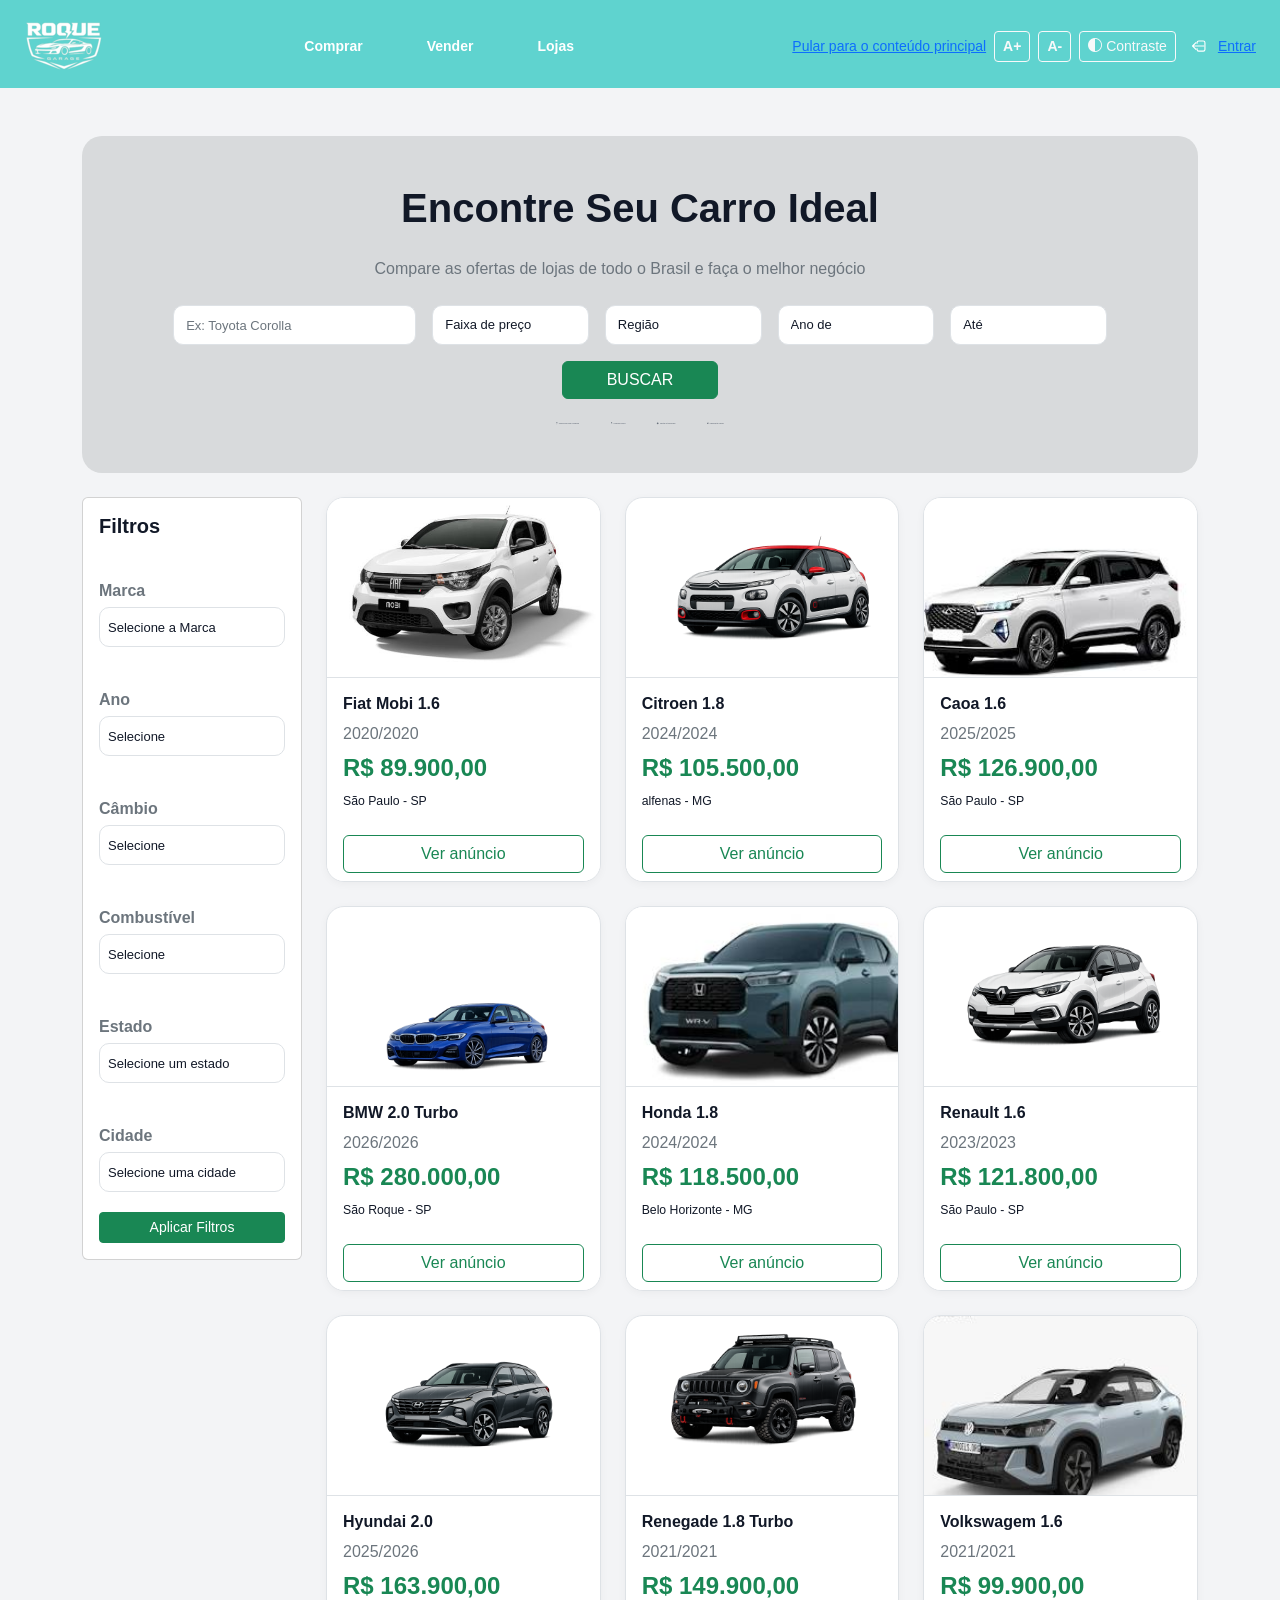
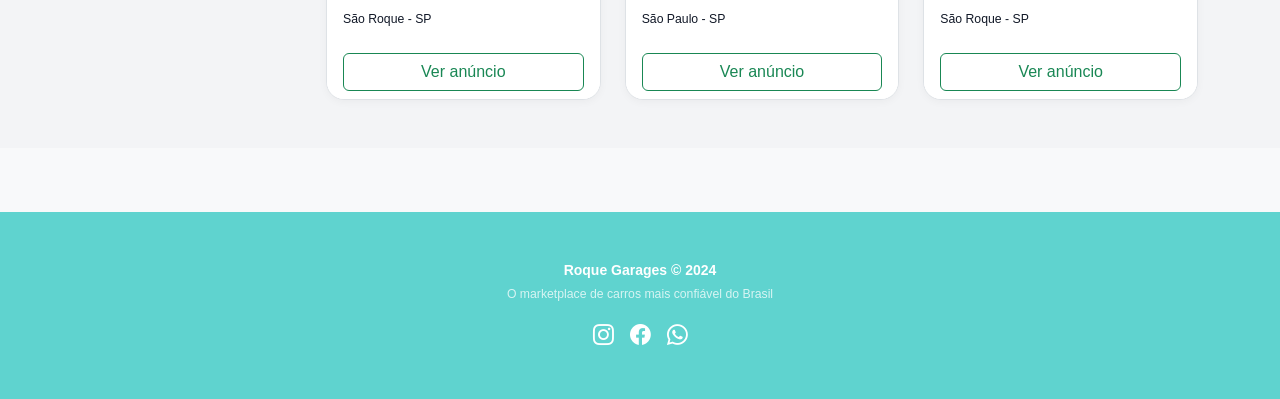
==== index.html @ db9a3eaa "melhoria nas pag login index e cadastro" ====
<!DOCTYPE html>
<html lang="pt-BR">
<head>
  <meta charset="UTF-8">
  <meta name="viewport" content="width=device-width, initial-scale=1.0">
  <link rel="stylesheet" href="dist/css/bootstrap.min.css">
  <link rel="stylesheet" href="https://cdn.jsdelivr.net/npm/bootstrap-icons@1.11.3/font/bootstrap-icons.min.css">
  <link rel="stylesheet" href="style.css">
  <title>Comprar Veículos – Roque Garage</title>
</head>
<body class="marketplace-page">



<!--  HEADER -->
<header>
  <nav class="navbar navbar-expand-lg py-3" aria-label="Menu principal">
    <div class="container-fluid px-4 align-items-center">

      <!-- LOGO -->
      <a class="navbar-brand me-0" href="#">
        <img src="./img/logo.png" alt="Logo Roque Garages" class="img-fluid logo-navbar">
      </a>

      <!-- BOTÃO MOBILE -->
      <button class="navbar-toggler border-0 shadow-none d-lg-none" type="button"
              data-bs-toggle="offcanvas"
              data-bs-target="#menuMobile"
              aria-controls="menuMobile">
        <span class="navbar-toggler-icon"></span>
      </button>

<!-- MENU DESKTOP -->
<div class="d-none d-lg-flex flex-grow-1 justify-content-center">
  <ul class="navbar-nav gap-5">
    <li class="nav-item">
      <a class="nav-link fw-semibold text-white" href="index.html">Comprar</a>
    </li>
    <li class="nav-item">
      <a class="nav-link fw-semibold text-white" href="cadastro.html">Vender</a>
    </li>
    <li class="nav-item">
      <a class="nav-link fw-semibold text-white" href="sobre.html">Lojas</a>
    </li>
  </ul>
</div>

<!-- ACESSIBILIDADE -->
<div class="d-none d-lg-flex align-items-center gap-2 mx-3" role="group" aria-label="Controles de acessibilidade">
  <!-- ===== PULAR PARA CONTEÚDO PRINCIPAL (acessibilidade) ===== -->
<a href="#conteudo-principal" class="skip-link">Pular para o conteúdo principal</a>
  <button id="aumentarFonte" class="btn btn-outline-light btn-sm fw-semibold"
          type="button" aria-label="Aumentar tamanho da fonte">A+</button>
  <button id="diminuirFonte" class="btn btn-outline-light btn-sm fw-semibold"
          type="button" aria-label="Diminuir tamanho da fonte">A-</button>
  <button id="contrasteNavbar" class="btn btn-outline-light btn-sm d-flex align-items-center gap-1"
          type="button" aria-pressed="false" aria-label="Ativar alto contraste">
    <i class="bi bi-circle-half" aria-hidden="true"></i> Contraste
  </button>
</div>

<!-- ÁREA DO LOJISTA -->
  <div class="d-none d-lg-flex">
    <a href="#" class="d-flex align-items-center gap-2 text-decoration-none text-white fw-semibold">
     <svg xmlns="http://www.w3.org/2000/svg" width="18" height="18" fill="currentColor" class="bi bi-box-arrow-right" viewBox="0 0 16 16">
      <path fill-rule="evenodd" d="M6 3a2 2 0 0 0-2 2v1h1V5a1 1 0 0 1 1-1h4a1 1 0 0 1 1 1v6a1 1 0 0 1-1 1H6a1 1 0 0 1-1-1v-1H4v1a2 2 0 0 0 2 2h4a2 2 0 0 0 2-2V5a2 2 0 0 0-2-2H6z"/>
      <path fill-rule="evenodd" d="M.146 8.354a.5.5 0 0 1 0-.708l3-3a.5.5 0 1 1 .708.708L1.707 7.5H10.5a.5.5 0 0 1 0 1H1.707l2.147 2.146a.5.5 0 0 1-.708.708l-3-3z"/>
     </svg>
      <span><a href="cliente.html" class="d-flex ...">Entrar</a></span>
    </a>
  </div>
 </div>
</nav>
</header>


<main>
<!-- ========== HERO / BUSCA ========== -->
<section class="container my-4" id="conteudo-principal" aria-label="Busca de veículos">
  <div class="hero-box text-center">
    <h1 class="fw-bold mb-2">Encontre Seu Carro Ideal</h1>
    <p class="text-muted mb-4 text-center">Compare as ofertas de lojas de todo o Brasil e faça o melhor negócio</p>

    <div class="row g-3 justify-content-center">
      <div class="col-lg-3">
        <label for="marca" class="visually-hidden">Marca ou modelo</label>
        <input type="text" id="marca" class="form-control" placeholder="Ex: Toyota Corolla" aria-label="Marca ou modelo">
      </div>
      <div class="col-lg-2">
        <select class="form-select" aria-label="Faixa de preço">
          <option selected>Faixa de preço</option>
          <option>Até R$50.000</option>
          <option>Até R$100.000</option>
          <option>Até R$150.000</option>
        </select>
      </div>
      <div class="col-lg-2">
        <select class="form-select" aria-label="Região">
          <option selected>Região</option>
          <option>São Paulo</option>
          <option>Rio de Janeiro</option>
          <option>Minas Gerais</option>
        </select>
      </div>
      <div class="col-lg-2">
        <select class="form-select" aria-label="Ano inicial">
          <option>Ano de</option>
          <option>2018</option>
          <option>2019</option>
          <option>2020</option>
          <option>2021</option>
          <option>2022</option>
          <option>2023</option>
          <option>2024</option>
        </select>
      </div>
      <div class="col-lg-2">
        <select class="form-select" aria-label="Ano final">
          <option>Até</option>
          <option>2019</option>
          <option>2020</option>
          <option>2021</option>
          <option>2022</option>
          <option>2023</option>
          <option>2024</option>
          <option>2025</option>
        </select>
      </div>
      <div class="col-lg-2">
        <button class="btn btn-success w-100" type="button">BUSCAR</button>
      </div>
    </div>

    <div class="hero-benefits mt-4">
      <span><i class="bi bi-shield-check"></i> Veículos de Lojas Confiáveis</span>
      <span><i class="bi bi-tag"></i> Compare Preços</span>
      <span><i class="bi bi-globe"></i> Ofertas de todo Brasil</span>
      <span><i class="bi bi-lock"></i> Negociação Segura</span>
    </div>
  </div>
</section>


<!-- ========== FILTROS + CARDS ========== -->
<section class="container my-4">
  <div class="d-flex gap-4 align-items-start">

    <!-- SIDEBAR DE FILTROS (sticky) -->
    <aside style="width: 220px; flex-shrink: 0; position: sticky; top: 16px; align-self: flex-start;" aria-label="Filtros de busca">
      <div class="card p-3">
        <h5 class="fw-semibold mb-3">Filtros</h5>

        <label class="form-label small text-muted mb-1">Marca</label>
        <select class="form-select form-select-sm mb-3">
          <option>Selecione a Marca</option>
          <option>BMW</option>
          <option>BYD</option>
          <option>Caoa Chery</option>
          <option>Chevrolet</option>
          <option>Citroën</option>
          <option>Fiat</option>
          <option>Honda</option>
          <option>Hyundai</option>
          <option>Jeep</option>
          <option>Kia</option>
          <option>Mercedes-Benz</option>
          <option>Mitsubishi</option>
          <option>Nissan</option>
          <option>Peugeot</option>
          <option>Renault</option>
          <option>Toyota</option>
          <option>Volkswagen</option>
        </select>

        <label class="form-label small text-muted mb-1">Ano</label>
        <select class="form-select form-select-sm mb-3">
          <option>Selecione</option>
          <option>2010</option>
          <option>2011</option>
          <option>2012</option>
          <option>2013</option>
          <option>2014</option>
          <option>2015</option>
          <option>2016</option>
          <option>2017</option>
          <option>2018</option>
          <option>2019</option>
          <option>2020</option>
          <option>2021</option>
          <option>2022</option>
          <option>2023</option>
          <option>2024</option>
          <option>2025</option>
          <option>2026</option>
        </select>

        <label class="form-label small text-muted mb-1">Câmbio</label>
        <select class="form-select form-select-sm mb-3">
          <option>Selecione</option>
          <option>Manual</option>
          <option>Automático</option>
        </select>

        <label class="form-label small text-muted mb-1">Combustível</label>
        <select class="form-select form-select-sm mb-3">
          <option>Selecione</option>
          <option>Diesel</option>
          <option>Elétrico</option>
          <option>Flex</option>
          <option>Gasolina</option>
        </select>

        <label class="form-label small text-muted mb-1">Estado</label>
        <select id="estado" class="form-select form-select-sm mb-3">
          <option value="">Selecione um estado</option>
        </select>

        <label class="form-label small text-muted mb-1">Cidade</label>
        <select id="cidade" class="form-select form-select-sm mb-3">
          <option value="">Selecione uma cidade</option>
        </select>

        <button class="btn btn-success btn-sm w-100 mt-1">Aplicar Filtros</button>
      </div>
    </aside>

    <!-- Anúncio de resultados para leitores de tela -->
    <div id="resultado-filtros" aria-live="polite" class="visually-hidden"></div>
    <!-- GRID DE CARDS (3 por linha) -->
    <div class="flex-grow-1">
      <div class="row row-cols-1 row-cols-md-2 row-cols-xl-3 g-4">

        <div class="col">
          <article class="card car-card h-100">
            <img src="./img/fiat-mobi-500.jpg" class="card-img-top" alt="Carro fiat mobi 1.6">
            <div class="card-body">
              <h3 class="fs-6 fw-bold">Fiat Mobi 1.6</h3>
              <small class="text-muted">2020/2020</small>
              <h4 class="mt-2 text-success fw-bold">R$ 89.900,00</h4>
              <small>São Paulo - SP</small>
            </div>
            <div class="card-footer bg-white border-0">
              <a href="detalhe.html" class="btn btn-outline-success w-100"
             aria-label="Ver anúncio: Fiat Mobi 1.6, 2020/2020, R$ 89.900,00, São Paulo - SP">Ver anúncio</a>
            </div>
          </article>
        </div>

        <div class="col">
          <article class="card car-card h-100">
            <img src="./img/citroen.png" class="card-img-top" alt="ciroen 1.8">
            <div class="card-body">
              <h3 class="fs-6 fw-bold">Citroen 1.8</h3>
              <small class="text-muted">2024/2024</small>
              <h4 class="mt-2 text-success fw-bold">R$ 105.500,00</h4>
              <small>alfenas - MG</small>
            </div>
            <div class="card-footer bg-white border-0">
             <a href="detalhe.html" class="btn btn-outline-success w-100"
             aria-label="Ver anúncio: Citroen 1.8, 2024/2024, R$ 105.500,00, alfenas - MG">Ver anúncio</a>
            </div>
          </article>
        </div>

        <div class="col">
          <article class="card car-card h-100">
            <img src="./img/caoa.jpg" class="card-img-top" alt="carro caoa cherry ">
            <div class="card-body">
              <h3 class="fs-6 fw-bold">Caoa 1.6</h3>
              <small class="text-muted">2025/2025</small>
              <h4 class="mt-2 text-success fw-bold">R$ 126.900,00</h4>
              <small>São Paulo - SP</small>
            </div>
            <div class="card-footer bg-white border-0">
              <a href="detalhe.html" class="btn btn-outline-success w-100"
             aria-label="Ver anúncio: Caoa 1.6, 2025/2025, R$ 126.900,00, São Paulo - SP">Ver anúncio</a>
            </div>
          </article>
        </div>

        <div class="col">
          <article class="card car-card h-100">
            <img src="./img/bmw.png" class="card-img-top" alt="Carro BMW 2.0 Turbo">
            <div class="card-body">
              <h3 class="fs-6 fw-bold">BMW 2.0 Turbo</h3>
              <small class="text-muted">2026/2026</small>
              <h4 class="mt-2 text-success fw-bold">R$ 280.000,00</h4>
              <small>São Roque - SP</small>
            </div>
            <div class="card-footer bg-white border-0">
              <a href="detalhe.html" class="btn btn-outline-success w-100"
             aria-label="Ver anúncio: BMW 2.0 Turbo, 2026/2026, R$ 280.000,00, São Roque - SP">Ver anúncio</a>
            </div>
          </article>
        </div>

        <div class="col">
          <article class="card car-card h-100">
            <img src="./img/honda.jpg" class="card-img-top" alt="Carro honda">
            <div class="card-body">
              <h3 class="fs-6 fw-bold">Honda 1.8</h3>
              <small class="text-muted">2024/2024</small>
              <h4 class="mt-2 text-success fw-bold">R$ 118.500,00</h4>
              <small>Belo Horizonte - MG</small>
            </div>
            <div class="card-footer bg-white border-0">
              <a href="detalhe.html" class="btn btn-outline-success w-100"
             aria-label="Ver anúncio: Honda 1.8, 2024/2024, R$ 118.500,00, Belo Horizonte - MG">Ver anúncio</a>
            </div>
          </article>
        </div>

        <div class="col">
          <article class="card car-card h-100">
            <img src="./img/renault.png" class="card-img-top" alt="Carro renault ">
            <div class="card-body">
              <h3 class="fs-6 fw-bold">Renault 1.6</h3>
              <small class="text-muted">2023/2023</small>
              <h4 class="mt-2 text-success fw-bold">R$ 121.800,00</h4>
              <small>São Paulo - SP</small>
            </div>
            <div class="card-footer bg-white border-0">
              <a href="detalhe.html" class="btn btn-outline-success w-100"
             aria-label="Ver anúncio: Renault 1.6, 2023/2023, R$ 121.800,00, São Paulo - SP">Ver anúncio</a>
            </div>
          </article>
        </div>

        <div class="col">
          <article class="card car-card h-100">
            <img src="./img/hyundai.png" class="card-img-top" alt="Hyundai">
            <div class="card-body">
              <h3 class="fs-6 fw-bold">Hyundai 2.0</h3>
              <small class="text-muted">2025/2026</small>
              <h4 class="mt-2 text-success fw-bold">R$ 163.900,00</h4>
              <small>São Roque - SP</small>
            </div>
            <div class="card-footer bg-white border-0">
              <a href="detalhe.html" class="btn btn-outline-success w-100"
             aria-label="Ver anúncio: Hyundai 2.0, 2025/2026, R$ 163.900,00, São Roque - SP">Ver anúncio</a>
            </div>
          </article>
        </div>

        <div class="col">
          <article class="card car-card h-100">
            <img src="./img/renegade.png" class="card-img-top" alt="Renegade 1.8 Turbo">
            <div class="card-body">
              <h3 class="fs-6 fw-bold">Renegade 1.8 Turbo</h3>
              <small class="text-muted">2021/2021</small>
              <h4 class="mt-2 text-success fw-bold">R$ 149.900,00</h4>
              <small>São Paulo - SP</small>
            </div>
            <div class="card-footer bg-white border-0">
             <a href="detalhe.html" class="btn btn-outline-success w-100"
             aria-label="Ver anúncio: Renegade 1.8 Turbo, 2021/2021, R$ 149.900,00, São Paulo - SP">Ver anúncio</a>
            </div>
          </article>
        </div>

        <div class="col">
          <article class="card car-card h-100">
            <img src="./img/volkswagen.jpg" class="card-img-top" alt="carro Volkswagem 1.6">
            <div class="card-body">
              <h3 class="fs-6 fw-bold">Volkswagem 1.6</h3>
              <small class="text-muted">2021/2021</small>
              <h4 class="mt-2 text-success fw-bold">R$ 99.900,00</h4>
              <small>São Roque - SP</small>
            </div>
            <div class="card-footer bg-white border-0">
            <a href="detalhe.html" class="btn btn-outline-success w-100"
             aria-label="Ver anúncio: Volkswagem 1.6, 2021/2021, R$ 99.900,00, São Roque - SP">Ver anúncio</a>
            </div>
          </article>
        </div>

      </div>
    </div>

  </div>
</section>


</main>
<!--  FOOTER  -->
<footer class="marketplace-footer text-center">
  <div class="container">
    <p class="mb-1 fw-semibold">Roque Garages &copy; 2024</p>
    <p class="mb-3 small opacity-75">O marketplace de carros mais confiável do Brasil</p>
    <div class="d-flex justify-content-center gap-3">
      <i class="bi bi-instagram" aria-hidden="true"></i>
      <i class="bi bi-facebook" aria-hidden="true"></i>
      <i class="bi bi-whatsapp" aria-hidden="true"></i>
    </div>
  </div>
</footer>

<script src="dist/js/bootstrap.bundle.min.js"></script>
<script src="index.js"></script>
<script src="acessibilidade.js"></script>
</body>
</html>
---- style.css ----
/* ADMIN */ 

:root {
  --primary: #5fd3cf;
  --bg: #f8f9fa;
  --bg-alt: #f3f4f6;
  --white: #fff;

  --border: #dee2e6;

  --text: #111827;
  --text-muted: #6c757d;
  --text-light: #9ca3af;

  --success: #22c55e;

  --radius: 18px;
  --radius-sm: 14px;

  --shadow: 0 2px 8px rgba(0,0,0,.04);

  --header-h: 88px;
  --sidebar-w: 240px;

  --transition: .2s ease;
}

*,
*::before,
*::after {
  box-sizing: border-box;
}

body {
  margin: 0;
  font: 14px/1.4 sans-serif;
  background: var(--bg);
  color: var(--text);
}

header {
  position: sticky;
  top: 0;
  z-index: 1040;

  height: var(--header-h);
  background: var(--primary);
}

.logo-navbar {
  max-width: 110px;
}

.nav-link:hover {
  opacity: .8;
}

.offcanvas {
  max-width: 280px;
}

.navbar-toggler:focus,
.btn-close:focus {
  box-shadow: none;
}


.sidebar-admin {
  position: fixed;
  inset: var(--header-h) auto 0 0;

  z-index: 2000;

  width: var(--sidebar-w);

  padding: 20px 16px;

  display: flex;
  flex-direction: column;
  overflow-y: auto;

  background: var(--bg);
  border-right: 1px solid var(--border);

  transform: translateX(-100%);
  transition: transform .3s ease;
}

.sidebar-admin.ativa {
  transform: translateX(0);
}

.sidebar-menu {
  display: flex;
  flex-direction: column;
  gap: 8px;
}

.menu-item,
.user-box,
.card-icon,
.user-avatar,
.legend-item,
.chart-legend,
.activity-item {
  display: flex;
  align-items: center;
}

.menu-item {
  gap: 14px;

  width: 100%;
  height:auto;

  padding: 0 16px;
  border-radius: var(--radius-sm);

  color: var(--text-muted);
  text-decoration: none;

  transition: var(--transition);
}

.menu-item:hover {
  background: var(--primary);
  color: var(--white);
}

.menu-item i {
  font-size: 1.1rem;
}

.menu-item span {
  font-weight: 500;
}


.user-box {
  gap: 12px;

  margin-top: auto;
  padding: 16px;
  border-radius: var(--radius);

  background: var(--primary);
  color: var(--white);
}

.user-avatar,
.card-icon {
  flex-shrink: 0;
  justify-content: center;

  background: var(--white);
}

.user-avatar {
  width: 44px;
  height: 44px;
  border-radius: 50%;

  color: var(--primary);
}

.user-info strong {
  display: block;
  font-size: 13px;
}

.user-info small {
  font-size: 11px;
}


main,
.admin-content {
  min-height: calc(100vh - var(--header-h));

  margin-left: 0;
  padding: 24px;

  background: var(--bg-alt);
}

.dashboard-card {
  display: flex;
  justify-content: space-between;
  align-items: center;

  height: 100%;

  padding: 20px;
  border-radius: var(--radius);

  background: var(--white);
  box-shadow: var(--shadow);
}

.card-label {
  margin-bottom: 6px;
  font-size: 13px;
  color: var(--text-light);
}

.card-value {
  margin-bottom: 6px;
  font-size: 1.4rem;
  font-weight: 700;
}

.card-growth {
  margin: 0;
  font-size: 12px;
  color: var(--success);
}

.card-icon {
  width: 56px;
  height: 56px;

  border-radius: 16px;

  background: var(--primary);
}

.card-icon i {
  font-size: 1.5rem;
  color: var(--white);
}

.activity-item {
  gap: 12px;

  padding: 12px;
  border-radius: var(--radius-sm);

  transition:
    background-color var(--transition),
    transform var(--transition);
}

.activity-icon {
  flex-shrink: 0;
  color: var(--text-light);
  transition: color var(--transition);
}

.chart-legend {
  gap: 24px;
  flex-wrap: wrap;
}

.legend-item {
  gap: 8px;
}

.sidebar-fab {
  position: fixed;
  right: 1.5rem;
  bottom: 1.5rem;
  z-index: 1040;

  display: flex;
  justify-content: center;
  align-items: center;

  width: 52px;
  height: 52px;

  border-radius: 50%;

  font-size: 1.25rem;

  box-shadow: 0 4px 16px rgba(0,0,0,.25);
}


@media (max-width: 991.98px) {
  main,
  .admin-content {
    margin-left: 0;
  }
}



/* PÁGINA DE CLIENTE */ 

.pagina-admin .cliente-dashboard .card,
.pagina-admin .cliente-dashboard .table,
.pagina-admin .cliente-dashboard .form-control,
.pagina-admin .cliente-dashboard .form-select,
.pagina-admin .cliente-dashboard .input-group-text {
  border-color: var(--border);
}

.pagina-admin .cliente-dashboard .card {
  border-radius: var(--radius);
  background: var(--white);
  box-shadow: var(--shadow);
}

.pagina-admin .cliente-dashboard .cliente-title {
  color: var(--text);
}

.pagina-admin .cliente-dashboard .cliente-subtitle {
  color: var(--text-muted);
}

.pagina-admin .cliente-dashboard .btn-success {
  border-color: var(--primary);
  background: var(--primary);
  color: var(--white);
}

.pagina-admin .cliente-dashboard .btn-success:hover {
  border-color: var(--primary);
  background: #49c3bf;
}

.pagina-admin .cliente-dashboard .btn-outline-success {
  border-color: var(--primary);
  color: var(--primary);
}

.pagina-admin .cliente-dashboard .btn-outline-success:hover {
  background: var(--primary);
  color: var(--white);
}

.pagina-admin .cliente-dashboard .cliente-stat-icon {
  display: flex;
  justify-content: center;
  align-items: center;

  width: 60px;
  height: 60px;

  border-radius: 16px;

  background: rgba(95, 211, 207, .18);
}

.pagina-admin .cliente-dashboard .cliente-stat-icon i {
  color: var(--primary);
}

.pagina-admin .cliente-dashboard .cliente-stat-label {
  color: var(--text-light);
  font-size: 13px;
}

.pagina-admin .cliente-dashboard .cliente-stat-value {
  color: var(--text);
}

.pagina-admin .cliente-dashboard .cliente-stat-growth {
  color: var(--success);
  font-size: 12px;
}


.pagina-admin .cliente-dashboard .input-group-text {
  background: var(--primary);
  color: var(--white);
}

.pagina-admin .cliente-dashboard .form-control,
.pagina-admin .cliente-dashboard .form-select {
  background: var(--white);
  color: var(--text);
}

.pagina-admin .cliente-dashboard .form-control:focus,
.pagina-admin .cliente-dashboard .form-select:focus {
  border-color: var(--primary);
  box-shadow: 0 0 0 .2rem rgba(95, 211, 207, .18);
}

.pagina-admin .cliente-dashboard .table {
  margin-bottom: 0;
}

.pagina-admin .cliente-dashboard .table thead th {
  border-bottom-color: var(--border);

  font-size: 12px;
  font-weight: 600;

  color: var(--text-light);
}

.pagina-admin .cliente-dashboard .table tbody td {
  border-color: var(--border);
  color: var(--text-muted);
}

.pagina-admin .cliente-dashboard .cliente-car-title {
  color: var(--text);
}

.pagina-admin .cliente-dashboard .cliente-car-subtitle {
  color: var(--text-light);
  font-size: 12px;
}


.pagina-admin .cliente-dashboard .status-active {
  color: var(--success);
}

.pagina-admin .cliente-dashboard .status-paused {
  color: var(--text-light);
}


.pagina-admin .cliente-dashboard .cliente-sidebar-title {
  color: var(--text);
}

.pagina-admin .cliente-dashboard .cliente-sidebar-text {
  color: var(--text-muted);
}

.pagina-admin .cliente-dashboard .progress {
  height: 10px;
  background: var(--bg-alt);
}

.pagina-admin .cliente-dashboard .progress-bar {
  background: var(--primary);
}

.pagina-admin .cliente-dashboard .cliente-shortcuts a {
  color: var(--text-muted);
  transition: var(--transition);
}

.pagina-admin .cliente-dashboard .cliente-shortcuts a:hover {
  color: var(--primary);
}

.pagina-admin .cliente-dashboard .cliente-stat-icon {
  display: flex;
  justify-content: center;
  align-items: center;
  width: 60px;
  height: 60px;
  border-radius: 16px;
  background: rgba(95, 211, 207, .18);
}

.pagina-admin .cliente-dashboard .cliente-stat-icon i {
  color: var(--primary);
}

.pagina-admin .cliente-dashboard .cliente-progress-bar {
  width: 53%;
  background-color: var(--primary);
}

.pagina-admin .cliente-dashboard .cliente-car-image {
  width: 70px;
  height: 50px;
}

.search-bar {
  border: 1px solid #e5e7eb;
  background: #fff;
}
.search-bar:focus {
  border-color: #adb5bd;
  box-shadow: none;
}

/* LOGIN */ 

.gradient-custom {
background: #5fd3cf; } 

.login-bg { background: #5fd3cf; }

:root {
    --verde-agua: #40E0D0;
}
.btn-verde-agua {
    background-color: var(--verde-agua);
    border-color: var(--verde-agua);
    color: #fff;
}

.btn-verde-agua:hover {
    background-color: #2fc9bb;
    border-color: #2fc9bb;
}

/* INDEX (MARKETPLACE)  */
 
h2{
  text-align: center;
 }
p{
  text-align: center;
}

.marketplace-page {
    background: #f8f9fa;
}

.hero-box {
    background: #d0d2d3c0;   /* cinza claro igual ao form-section */
    padding: 3rem;
    border-radius: 20px;
}

.hero-benefits {
    display: flex;
    justify-content: center;
    gap: 2rem;
    flex-wrap: wrap;
    font-size: .10rem;
    color: #4b5563;        /* texto cinza escuro */
}

.hero-benefits i {
    color: #4b5563;        /* ícones cinza escuro */
}

.marketplace-filter {
    border-radius: 20px;
}

.car-card {
    border: 1.5px solid #dee2e6;   /* borda cinza igual ao preview-card */
    border-radius: 18px;
    box-shadow: var(--shadow);
    transition: .3s;
    overflow: hidden;
}

.car-card:hover {
    transform: translateY(-4px);
    border-color: #b0b8c1;         /* borda cinza mais escura no hover */
    box-shadow: 0 6px 18px rgba(0,0,0,.10);
}

.car-card img {
    height: 180px;
    object-fit: cover;
    border-bottom: 1.5px solid #dee2e6;  /* separa foto do corpo */
}

.marketplace-footer {
    background: var(--primary);
    color: white;
    padding: 3rem 0;
    margin-top: 4rem;
}

.marketplace-footer i {
    font-size: 1.3rem;
    cursor: pointer;
}

.marketplace-footer i:hover {
    opacity: .8;
}

css.car__sidebar {
  position: sticky;
  top: 0;               /* cola no topo ao rolar */
  align-self: flex-start;
  max-height: 100vh;
  overflow-y: auto;
}


/* ── reset ── */
*, *::before, *::after { box-sizing: border-box; }
body { margin: 0; font: 14px/1.5 'Segoe UI', sans-serif; background: var(--bg-alt); color: var(--text); }

/* ── HEADER ADMIN ── */
.admin-header {
  position: sticky; top: 0; z-index: 1040;
  height: var(--header-h);
  background: var(--white);
  border-bottom: 1px solid var(--border);
  display: flex; align-items: center;
  padding: 0 24px;
  gap: 32px;
}

.admin-logo { height: 38px; }

.admin-nav { display: flex; gap: 8px; flex: 1; justify-content: center; }
.admin-nav a {
  padding: 6px 14px;
  border-radius: 8px;
  font-size: 13px;
  font-weight: 500;
  color: var(--text-muted);
  text-decoration: none;
  transition: var(--transition);
}
.admin-nav a:hover,
.admin-nav a.active { background: var(--primary); color: var(--white); }

/* ── USER CHIP ── */
.user-chip {
  display: flex; align-items: center; gap: 10px;
  padding: 6px 12px;
  border-radius: 12px;
  background: var(--bg-alt);
  cursor: pointer;
}
.user-chip .avatar {
  width: 34px; height: 34px;
  border-radius: 50%;
  background: var(--primary);
  display: flex; align-items: center; justify-content: center;
  color: var(--white); font-weight: 700; font-size: 13px;
}
.user-chip .info { line-height: 1.2; }
.user-chip .info strong { display: block; font-size: 13px; color: var(--text); }
.user-chip .info small { font-size: 11px; color: var(--text-muted); }

/* ── BREADCRUMB ── */
.page-breadcrumb {
  display: flex; align-items: center; gap: 6px;
  font-size: 12px; color: var(--text-muted);
  padding: 14px 0 4px;
}
.page-breadcrumb a { color: var(--text-muted); text-decoration: none; }
.page-breadcrumb a:hover { color: var(--primary); }
.page-breadcrumb i { font-size: 10px; }

/* ── MAIN LAYOUT ── */
.cad-wrapper {
  display: flex;
  gap: 24px;
  align-items: flex-start;
}

/* ── FORM SECTIONS ── */
.form-section {
  background: #d2cfcf;
  border: 1.5px solid #c4bfbf;
  border-radius: var(--radius);
  box-shadow: none;
  padding: 24px;
  margin-bottom: 20px;
}

.form-section-title {
  font-size: 15px;
  font-weight: 600;
  color: #000;
  margin: 0 0 20px;
  padding-bottom: 12px;
  border-bottom: 1px solid #d9d9d9;
}
.form-section:last-of-type {
  background: #fff;
}

.form-label {
  font-size: 12px;
  font-weight: 600;
  color: var(--text-muted);
  margin-bottom: 4px;
  display: block;
}

.form-control,
.form-select {
  border-color: var(--border);
  border-radius: 10px;
  font-size: 13px;
  color: var(--text);
  background: var(--white);
  height: 40px;
}
.form-control:focus,
.form-select:focus {
  border-color: var(--primary);
  box-shadow: 0 0 0 .2rem rgba(95,211,207,.2);
}

/* ── INPUT COM PREFIXO / SUFIXO ── */
.input-prefix { display: flex; align-items: center; }
.input-prefix .prefix-label {
  height: 40px;
  padding: 0 12px;
  background: var(--bg-alt);
  border: 1px solid var(--border);
  border-right: none;
  border-radius: 10px 0 0 10px;
  display: flex; align-items: center;
  font-size: 13px;
  color: var(--text-muted);
  white-space: nowrap;
}
.input-prefix .form-control { border-radius: 0 10px 10px 0; }

.input-suffix { display: flex; align-items: center; }
.input-suffix .form-control { border-radius: 10px 0 0 10px; }
.input-suffix .suffix-label {
  height: 40px;
  padding: 0 12px;
  background: var(--bg-alt);
  border: 1px solid var(--border);
  border-left: none;
  border-radius: 0 10px 10px 0;
  display: flex; align-items: center;
  font-size: 13px; color: var(--text-muted);
}

textarea.form-control { height: auto; border-radius: 10px; resize: vertical; }

/* ── CONTADOR DE CARACTERES ── */
.char-counter { font-size: 11px; color: var(--text-light); text-align: right; margin-top: 4px; }

/* ── DESTAQUES checkboxes ── */
.destaque-check { display: flex; flex-direction: column; gap: 10px; }
.destaque-check .form-check { display: flex; align-items: center; gap: 8px; margin: 0; }
.destaque-check .form-check-input {
  width: 16px; height: 16px;
  border-color: var(--border);
  border-radius: 4px;
  margin: 0;
  cursor: pointer;
}
.destaque-check .form-check-input:checked {
  background-color: var(--primary);
  border-color: var(--primary);
}
.destaque-check .form-check-label { font-size: 13px; color: var(--text); cursor: pointer; }

/* ── FOTOS ── */
.foto-upload-btn {
  width: 110px; height: 110px;
  border: 3px dashed var(--primary);
  border-radius: 12px;
  background: rgba(186, 192, 191, 0.06);
  display: flex; flex-direction: column;
  align-items: center; justify-content: center;
  gap: 6px;
  cursor: pointer;
  color: var(--primary);
  font-size: 10px; font-weight: 600;
  text-align: center;
  transition: var(--transition);
  flex-shrink: 0;
}
.foto-upload-btn:hover { background: rgba(95,211,207,.14); }
.foto-upload-btn i {
  font-size: 24px;
  display: block;
}
.foto-upload-btn .hint {
  font-size: 8px; color: var(--text-muted);
  font-weight: 400; line-height: 1.3; margin-top: 2px;
}

.foto-thumb {
  width: 90px; height: 90px;
  border-radius: 10px;
  object-fit: cover;
  border: 1px solid var(--border);
  position: relative;
  flex-shrink: 0;
}

.foto-thumb-wrap { position: relative; display: inline-block; }
.foto-thumb-wrap .badge-principal {
  position: absolute; bottom: 4px; left: 50%; transform: translateX(-50%);
  background: var(--primary); color: var(--white);
  font-size: 9px; font-weight: 700;
  padding: 2px 6px; border-radius: 6px; white-space: nowrap;
}
.foto-thumb-wrap .btn-remove {
  position: absolute; top: 4px; right: 4px;
  width: 20px; height: 20px;
  background: rgba(0,0,0,.55); border: none;
  border-radius: 50%; color: #fff;
  font-size: 10px; line-height: 1; cursor: pointer;
  display: flex; align-items: center; justify-content: center;
}

.fotos-row { display: flex; gap: 10px; flex-wrap: wrap; align-items: flex-start; }

/* ── AÇÕES DO FORM ── */
.form-actions {
  display: flex; align-items: center; gap: 12px;
  padding: 20px 24px;
  background: var(--white);
  border-radius: var(--radius);
  box-shadow: var(--shadow);
  margin-bottom: 32px;
}

.btn-rascunho {
  background: #dff7f6;
  border: 2px solid #9ca5a5;
  color: #6b7280;
  border-radius: 14px;
  padding: 9px 20px;
  font-size: 13px;
  font-weight: 600;
}

.btn-rascunho:hover {
  background: #cdeeed;
  border-color: #9ed9d5;
  color: #4b5563;
}

.btn-publicar {
  background: var(--primary);    /* tiffany igual nav/footer */
  border: 2px solid var(--primary);
  color: var(--white);
  border-radius: 10px;
  padding: 9px 24px;
  font-size: 13px;
  font-weight: 700;
  cursor: pointer;
  transition: var(--transition);
}

.btn-publicar:hover {
  background: var(--primary);
  border: 2.5px solid #9f9999;
  color: #fff;
}

.secure-note {
  display: flex; align-items: center; gap: 6px;
  font-size: 12px; color: var(--text-muted);
  margin-left: auto;
}

/* ── PREVIEW SIDEBAR ── */
.preview-sidebar {
  width: 300px;
  flex-shrink: 0;
  position: sticky;
  top: calc(var(--header-h) + 16px);
}

.preview-card {
  background: var(--white);
  border: 1.5px solid #c4bfbf;
  border-radius: var(--radius);
  box-shadow: none;
  overflow: hidden;
  margin-bottom: 16px;
}

.preview-header {
  display: flex; align-items: center; justify-content: space-between;
  padding: 14px 16px;
  border-bottom: 1px solid var(--bg-alt);
}
.preview-header span { font-size: 13px; font-weight: 600; color: var(--text); }

.badge-rascunho {
  background: #fef3c7; color: #b45309;
  font-size: 11px; font-weight: 700;
  padding: 3px 10px; border-radius: 8px;
}

.preview-img-wrap { position: relative; }
.preview-img {
  width: 100%; height: 170px;
  object-fit: cover; display: block;
  background: var(--bg-alt);
}
.preview-img-placeholder {
  width: 100%; height: 170px;
  background: var(--bg-alt);
  display: flex; align-items: center; justify-content: center;
  color: var(--text-light); font-size: 13px;
  flex-direction: column; gap: 6px;
}
.preview-img-placeholder i { font-size: 2rem; }

.btn-fav {
  position: absolute; top: 10px; right: 10px;
  width: 32px; height: 32px;
  background: var(--white);
  border: none; border-radius: 50%;
  display: flex; align-items: center; justify-content: center;
  box-shadow: 0 1px 4px rgba(0,0,0,.15);
  cursor: pointer; color: var(--text-muted); font-size: 14px;
}

/* coração favorito */
.btn-fav.active {
  color: #dc2626;
}
.btn-fav.active i {
  color: #dc2626;
}

.preview-body { padding: 14px 16px; }
.preview-title { font-size: 15px; font-weight: 700; color: var(--text); margin: 0 0 2px; }
.preview-sub { font-size: 12px; color: var(--text-muted); margin: 0 0 10px; }
.preview-price { font-size: 1.3rem; font-weight: 700; color: var(--text); margin: 0 0 12px; }
.preview-tags { display: flex; gap: 6px; flex-wrap: wrap; margin-bottom: 10px; }

.tag { font-size: 11px; font-weight: 600; padding: 3px 10px; border-radius: 8px; }
.tag-green { background: #dcfce7; color: #15803d; }
.tag-blue  { background: #dbeafe; color: #1d4ed8; }
.tag-teal  { background: rgba(95,211,207,.18); color: #0f766e; }

.preview-location { display: flex; align-items: center; gap: 5px; font-size: 12px; color: var(--text-muted); }

/* sobre o veículo placeholder */
.sobre-placeholder { margin-top: 14px; border-top: 1px solid var(--bg-alt); padding-top: 14px; }
.sobre-placeholder .line {
  height: 8px; border-radius: 4px;
  background: #c4cdd6; 
  margin-bottom: 8px;
}

/* ── CONTATO AGÊNCIA ── */
.contato-card {
  background: #e7f8f7;
  border: 1.5px solid #c5c2c2;
  border-radius: var(--radius);
  box-shadow: none;
  padding: 16px;
}
.contato-title { font-size: 13px; font-weight: 600; color: var(--text); margin: 0 0 14px; text-align: center; }

.agencia-row { display: flex; align-items: center; gap: 10px; margin-bottom: 16px; }
.agencia-avatar {
  width: 44px; height: 44px;
  border-radius: 50%;
  background: var(--primary);
  color: var(--white); font-weight: 700;
  display: flex; align-items: center; justify-content: center;
  font-size: 14px; flex-shrink: 0;
}
.agencia-info strong { display: block; font-size: 13px; color: var(--text); }
.agencia-info small { font-size: 11px; color: var(--text-muted); }

.contato-item {
  display: flex; align-items: flex-start; gap: 12px;
  padding: 10px 0;
  border-top: 1px solid var(--bg-alt);
}
.contato-icon {
  width: 36px; height: 36px;
  border-radius: 10px;
 background: rgba(95, 211, 207, 0.25);
  display: flex; align-items: center; justify-content: center;
  color: var(--primary); font-size: 1rem;
  flex-shrink: 0;
}
.contato-text strong { display: block; font-size: 13px; color: var(--text); }
.contato-text small { font-size: 11px; color: var(--text-muted); }

/* ── FOOTER ── */
.admin-footer {
  background: var(--primary);
  color: var(--white);
  padding: 28px 0;
  margin-top: 8px;
}
.admin-footer .logo-footer { height: 56px; filter: brightness(0) invert(1); }  /* logo maior */
.admin-footer p { margin: 0; font-size: 12px; opacity: .8; text-align: center; }  /* centralizado */
.footer-social { display: flex; gap: 14px; font-size: 1.2rem; }
.footer-social a { color: var(--white); opacity: .8; transition: var(--transition); }
.footer-social a:hover { opacity: 1; }

/* ── BOTÃO VOLTAR ── */
.btn-voltar {
  display: inline-flex; align-items: center; gap: 6px;
  font-size: 13px; font-weight: 600;
  color: var(--text-muted);
  background: var(--white);
  border: 1px solid var(--border);
  border-radius: 10px;
  padding: 7px 14px;
  text-decoration: none;
  transition: var(--transition);
}
.btn-voltar:hover {
  background: var(--primary);     
  border-color: var(--primary);
  color: var(--text-muted);  
}

/* ── RESPONSIVO ── */
@media (max-width: 991px) {
  .cad-wrapper { flex-direction: column; }
  .preview-sidebar { width: 100%; position: static; }
  .admin-nav { display: none; }
}

body {
    background: #f4f4f4;
    font-family: Arial, Helvetica, sans-serif;
}

/* ===== CONTAINER ===== */

.detalhes-veiculo {
    max-width: 1200px;
    margin: 0 auto;
    background: white;
    padding: 30px;
    border-radius: 12px;
}

/* ===== GALERIA ===== */

.foto-principal {
    width: 100%;
    height: auto;
    border-radius: 10px;
    display: block;
    cursor: pointer;
}

.miniatura {
    width: 100%;
    height: auto;
    object-fit: cover;
    border-radius: 8px;
    display: block;
    cursor: pointer;
    transition: .3s;
}

.miniatura:hover {
    transform: scale(1.05);
}

.miniatura.ativa {
    border: 3px solid #3ac4bc;
}

/* ===== CARD PRINCIPAL ===== */
.subtitulo{
  color: rgba(0, 0, 0, 0.507) ;
}
.card-veiculo {
    background: #fff;
    border-radius: 16px;
    padding: 40px;
    box-shadow: 0 8px 25px rgba(0,0,0,.08);
}

.nome-veiculo {
    text-align: center;
    font-size: 30px;
}

.versao {
    text-align: left;
    font-size: 18px;
}

.tag {
    background: #d9f3f1;
    color: #1a6f69;
    font-weight: 600;
    border-radius: 20px;
    padding: 6px 18px;
    font-size: 14px;
}

.preco {
    color: #37c7bb;
    font-size:50px;
    font-weight: 700;
    line-height: 1;
}

.condicao {
    color: #666;
    font-size: 16px;
}

.badge-info {
    background: #37c7bb;
    color: white;
    padding: 6px 16px;
    border-radius: 8px;
    font-size: .9rem;
}

/* ===== INFORMAÇÕES ===== */

.info-veiculo {
    display: flex;
    flex-direction: column;
    justify-content: center;
}

.info-veiculo > * {
    margin-bottom: 18px;
}

.info-box {
    background: #fff;
    border-radius: 16px;
    padding: 30px;
    text-align: center;

    display: flex;
    flex-direction: column;
    align-items: center;
    justify-content: center;

    box-shadow: 0 6px 20px rgba(0,0,0,.12);
}

.icone {
    width: 35px;
    height: 35px;
    display: block;
    margin: 0 auto 15px;
}

.info-box strong {
    display: block;
    font-size: 18px;
    margin-bottom: 8px;
}

.info-box span {
    font-size: 18px;
    font-weight: 700;
    color: #3ac4bc;
}

/* ===== BOTÕES ===== */

.btn-comprar {
    width: 100%;
    border: none;
    background: #3ac4bc;
    color: white;
    padding: 12px;
    border-radius: 8px;
    font-weight: 600;
    transition: .3s;
}

.btn-comprar:hover {
    background: #2db2aa;
}

.btn-vendedor {
    width: 100%;
    background: #f5f5f5;
    border: 1px solid #ddd;
    color: #222;
    padding: 12px;
    border-radius: 8px;
}

/* ===== SEGURO ===== */

.seguro {
    display: flex;
    align-items: center;
    gap: 15px;
    margin: 30px auto 0;
}

.texto-seguro {
    display: flex;
    flex-direction: column;
}

.texto-seguro span {
    margin-top: 4px;
}

/* ===== DETALHES ===== */

.box-detalhes {
    padding: 25px;
    border-radius: 8px;
    margin-bottom: 100px;
    box-shadow: 0 6px 20px rgba(0,0,0,.12);
}

.card-detalhes,
.card-descricao {
    background: #fff;
    padding: 30px;
    border-radius: 16px;
    box-shadow: 0 8px 24px rgba(0,0,0,.08);
    height: 100%;
}

.card-detalhes h2,
.card-descricao h2 {
    margin-bottom: 25px;
    font-size: 32px;
    color: #0c1f3f;
}

.card-descricao h3 {
    margin-top: 25px;
    margin-bottom: 15px;
    font-size: 24px;
}

.card-descricao p {
    color: #444;
    line-height: 1.8;
}

.detalhe-item {
    display: flex;
    justify-content: space-between;
    align-items: center;
    padding: 12px 0;
    border-bottom: 1px solid #ececec;
}

.label {
    color: #666;
}

.valor {
    font-weight: 600;
    color: #0c1f3f;
}

.diferenciais {
    padding: 0;
    margin: 0;
}

.diferenciais li {
    list-style: none;
    margin-bottom: 12px;
}

.diferenciais li::before {
    content: "✓";
    color: #3ac4bc;
    font-weight: bold;
    margin-right: 10px;
}


/* ===== MODAL ===== */

.modal-imagem {
    display: none;
    position: fixed;
    inset: 0;
    z-index: 9999;
    background: rgba(0,0,0,.95);

    justify-content: center;
    align-items: center;
}

.imagem-modal {
    max-width: 90%;
    max-height: 90%;
    border-radius: 10px;
}

.fechar-modal {
    position: absolute;
    top: 20px;
    right: 40px;

    color: white;
    font-size: 45px;
    cursor: pointer;
}

.seta {
    position: absolute;
    top: 50%;
    transform: translateY(-50%);

    border: none;
    background: none;

    color: white;
    font-size: 60px;
    cursor: pointer;
}

.seta-esquerda {
    left: 30px;
}

.seta-direita {
    right: 30px;
}


/* =========================
   SOBRE
========================= */

.section-box {
    background: #fff;
    padding: 40px;
    border-radius: 10px;
    margin-bottom: 10px;
    box-shadow: 0 2px 10px rgba(0,0,0,.05);
}

.sidebar-admin.ativa {
  transform: translateX(0);
}

.title-main span {
    color: #34c7c2;
}

.menu-item,
.user-box,
.card-icon,
.user-avatar,
.legend-item,
.chart-legend,
.activity-item {
  display: flex;
  align-items: center;
}

.text-muted {
    margin-top: 25px;
    margin-right: 40px;
    font-size: 16px;
    text-align: justify;
}

.img-placeholder {
    width: 100%;
    height: auto;
    border-radius: 8px;
    margin-bottom: 35px;
}

.divider {
    height: 2px;
    background: #bfecea;
    margin: 30px 0;
}

.section-title {
    padding: 20px;
    text-align: center;
    margin-bottom: 30px;
    font-weight: bold;
}

.card-info {
    background: #fff;
    border-radius: 8px;
    padding: 20px;
    min-height: 220px;
    text-align: center;
    box-shadow: 0 8px 24px rgba(0,0,0,.08);

    display: flex;
    flex-direction: column;
    align-items: center;
}

.icon-circle {
    width: 50px;
    height: 50px;
    margin-bottom: 10px;
}

.lista-vantagens {
    list-style: none;
    padding: 0;
    margin-top: 50px;
}

.pagina-admin .cliente-dashboard .card {
  border-radius: var(--radius);
  background: var(--white);
  box-shadow: var(--shadow);
}

.lista-vantagens li::before {
    content: "✓";
    color: #3ac4bc;
    font-weight: bold;
    margin-right: 10px;
}

.title-list {
    padding: 30px;
    margin-top: 20px;
}

.card-destaque {
    background: #fff;
    border-radius: 12px;
    overflow: hidden;
    box-shadow: 0 8px 24px rgba(0,0,0,.08);
}

.card-destaque img {
    width: 100%;
    height: auto;
    object-fit: cover;
}

.marketplace-footer {
    background: var(--primary);
    color: white;
    padding: 3rem 0;
    margin-top: 4rem;
}

.conteudo-card h3 {
    margin-bottom: 30px;
}

.conteudo-card p {
    font-size: 16px;
    text-align: left;
    margin-bottom: 20px;
}

footer {
    background: #34c7c2;
    color: #fff;
    padding: 40px 0;
}

/* ===== ALTO CONTRASTE ===== */
body.contraste-ativo {
  background-color: #000 !important;
  color: #fff !important;
}
body.contraste-ativo a,
body.contraste-ativo .nav-link,
body.contraste-ativo .card,
body.contraste-ativo .card-body,
body.contraste-ativo .form-control,
body.contraste-ativo .form-select {
  background-color: #000 !important;
  color: #fff !important;
  border-color: #fff !important;
}
body.contraste-ativo .btn-outline-success,
body.contraste-ativo .btn-success {
  background-color: #ff0 !important;
  color: #000 !important;
  border-color: #ff0 !important;
}
body.contraste-ativo .card {
  border: 1px solid #fff !important;
}
body.contraste-ativo .text-muted,
body.contraste-ativo small {
  color: #ccc !important;
}

/* =========================
   RESPONSIVO
========================= */

@media (max-width: 768px) {

    .title-main {
        font-size: 2rem;
        text-align: center;
    }

    .title-main span {
        display: block;
    }

    .text-muted {
        margin-right: 0;
    }

    .lista-vantagens {
        margin-top: 30px;
    }

    .img-placeholder {
        margin-top: 20px;
    }

}

   /* ── Login page overrides ── */
    body.login-page {
      background: #fff;
      margin: 0;
    }

    /* ── Fundo com imagem translúcida ── */
    .login-hero {
      min-height: calc(100vh - 88px - 120px);
      display: flex;
      align-items: center;
      justify-content: center;
      padding: 3rem 1rem;
      position: relative;
      overflow: hidden;
    }
    .login-hero::before {
      content: '';
      position: absolute;
      inset: 0;
      background: url('[data-uri]') center/cover no-repeat;
      opacity: 3;
      z-index: 1;
    }
    .login-hero::after {
      content: '';
      position: absolute;
      inset: 0;
      background: linear-gradient(135deg, rgba(255,255,255,0.7) 0%, rgba(240,240,240,0.5) 100%);
      z-index: 0;
    }

    /* ── Card container ── */
    .login-card {
      position: relative;
      z-index: 1;
      background: #f3f4f6;
      border: 1.5px solid #c4bfbf;
      border-radius: 20px;
      box-shadow: 0 12px 40px rgba(0,0,0,0.10);
      overflow: hidden;
      width: 100%;
      max-width: 900px;
      display: flex;
    }

    /* ── Coluna esquerda: redes sociais ── */
    .login-social-col {
      flex: 1;
      padding: 3rem 2.5rem;
      border-right: 1.5px solid #d9d9d9;
      display: flex;
      flex-direction: column;
      justify-content: center;
      gap: 1rem;
    }
    .login-social-col h2 {
      font-size: 1.5rem;
      font-weight: 700;
      color: #111;
      margin-bottom: 0.5rem;
      line-height: 1.3;
      text-align: left;
    }
    .login-divider {
      display: flex;
      align-items: center;
      gap: 12px;
      color: #9ca3af;
      font-size: 13px;
      margin: 0.5rem 0;
    }
    .login-divider::before,
    .login-divider::after {
      content: '';
      flex: 1;
      height: 1px;
      background: #d9d9d9;
    }

    /* Botões social */
    .btn-social {
      display: flex;
      align-items: center;
      gap: 12px;
      width: 100%;
      padding: 12px 18px;
      border-radius: 10px;
      font-size: 14px;
      font-weight: 600;
      border: none;
      cursor: pointer;
      transition: opacity .2s, transform .1s;
      text-decoration: none;
    }
    .btn-social:hover {
      opacity: .88;
      transform: translateY(-1px);
    }
    .btn-social:active { transform: translateY(0); }
    .btn-social:focus-visible {
      outline: 3px solid #5fd3cf;
      outline-offset: 2px;
    }

    .btn-facebook {
      background: #1877f2;
      color: #fff;
    }
    .btn-google {
      background: #fff;
      color: #3c4043;
      border: 1.5px solid #dadce0;
    }
    .btn-apple {
      background: #000;
      color: #fff;
    }
    .btn-social svg {
      flex-shrink: 0;
    }

    /* ── Coluna direita: e-mail/senha ── */
    .login-form-col {
      flex: 1;
      padding: 3rem 2.5rem;
      display: flex;
      flex-direction: column;
      justify-content: center;
    }
    .login-form-col h2 {
      font-size: 1.5rem;
      font-weight: 700;
      color: #111;
      margin-bottom: 1.5rem;
      line-height: 1.3;
      text-align: left;
    }

    .login-form-col .form-label {
      font-size: 12px;
      font-weight: 600;
      color: #6b7280;
    }
    .login-form-col .form-control {
      background: #fff;
      border: 1.5px solid #d1d5db;
      border-radius: 10px;
      height: 46px;
      font-size: 14px;
      color: #111;
    }
    .login-form-col .form-control:focus {
      border-color: #5fd3cf;
      box-shadow: 0 0 0 3px rgba(95,211,207,.18);
    }

    .btn-entrar {
      background: #5fd3cf;
      border: none;
      color: #fff;
      font-weight: 700;
      border-radius: 10px;
      padding: 12px;
      font-size: 15px;
      width: 100%;
      cursor: pointer;
      transition: background .2s;
    }
    .btn-entrar:hover { background: #3ac4bc; }
    .btn-entrar:focus-visible {
      outline: 3px solid #111;
      outline-offset: 2px;
    }

    .forgot-link {
      font-size: 13px;
      color: #5fd3cf;
      text-decoration: none;
      display: inline-block;
      margin-bottom: 1.25rem;
    }
    .forgot-link:hover { text-decoration: underline; }

    .login-register {
      margin-top: 1.25rem;
      font-size: 13px;
      color: #6b7280;
      text-align: center;
    }
    .login-register a {
      color: #5fd3cf;
      font-weight: 600;
      text-decoration: none;
    }
    .login-register a:hover { text-decoration: underline; }

    /* password toggle */
    .input-pw-wrap {
      position: relative;
    }
    .input-pw-wrap .toggle-pw {
      position: absolute;
      right: 12px;
      top: 50%;
      transform: translateY(-50%);
      background: none;
      border: none;
      color: #9ca3af;
      cursor: pointer;
      padding: 0;
      font-size: 16px;
      line-height: 1;
    }
    .input-pw-wrap .toggle-pw:focus-visible {
      outline: 2px solid #5fd3cf;
      border-radius: 4px;
    }

    /* Acessibilidade – botões no topo */
    .access-bar {
      background: #f8f9fa;
      border-bottom: 1px solid #e5e7eb;
      padding: 6px 1.5rem;
      display: flex;
      justify-content: flex-end;
      gap: 8px;
    }

    /* Responsivo */
    @media (max-width: 767px) {
      .login-card { flex-direction: column; max-width: 420px; }
      .login-social-col { border-right: none; border-bottom: 1.5px solid #d9d9d9; padding: 2rem 1.5rem; }
      .login-form-col { padding: 2rem 1.5rem; }
    }

    /* Alto contraste */
    body.contraste-ativo .login-card,
    body.contraste-ativo .login-social-col,
    body.contraste-ativo .login-form-col {
      background: #111 !important;
      border-color: #fff !important;
      color: #fff !important;
    }
    body.contraste-ativo .login-hero::before { opacity: 0.05; }
    body.contraste-ativo .btn-google {
      background: #111 !important;
      color: #fff !important;
      border-color: #fff !important;
    }
    body.contraste-ativo .form-control {
      background: #000 !important;
      color: #fff !important;
      border-color: #fff !important;
    }
    body.contraste-ativo .login-form-col h2,
    body.contraste-ativo .login-social-col h2 {
      color: #fff !important;
    }
    body.contraste-ativo .forgot-link,
    body.contraste-ativo .login-register a {
      color: #ff0 !important;
    }
    body.contraste-ativo .btn-entrar {
      background: #ff0 !important;
      color: #000 !important;
    }
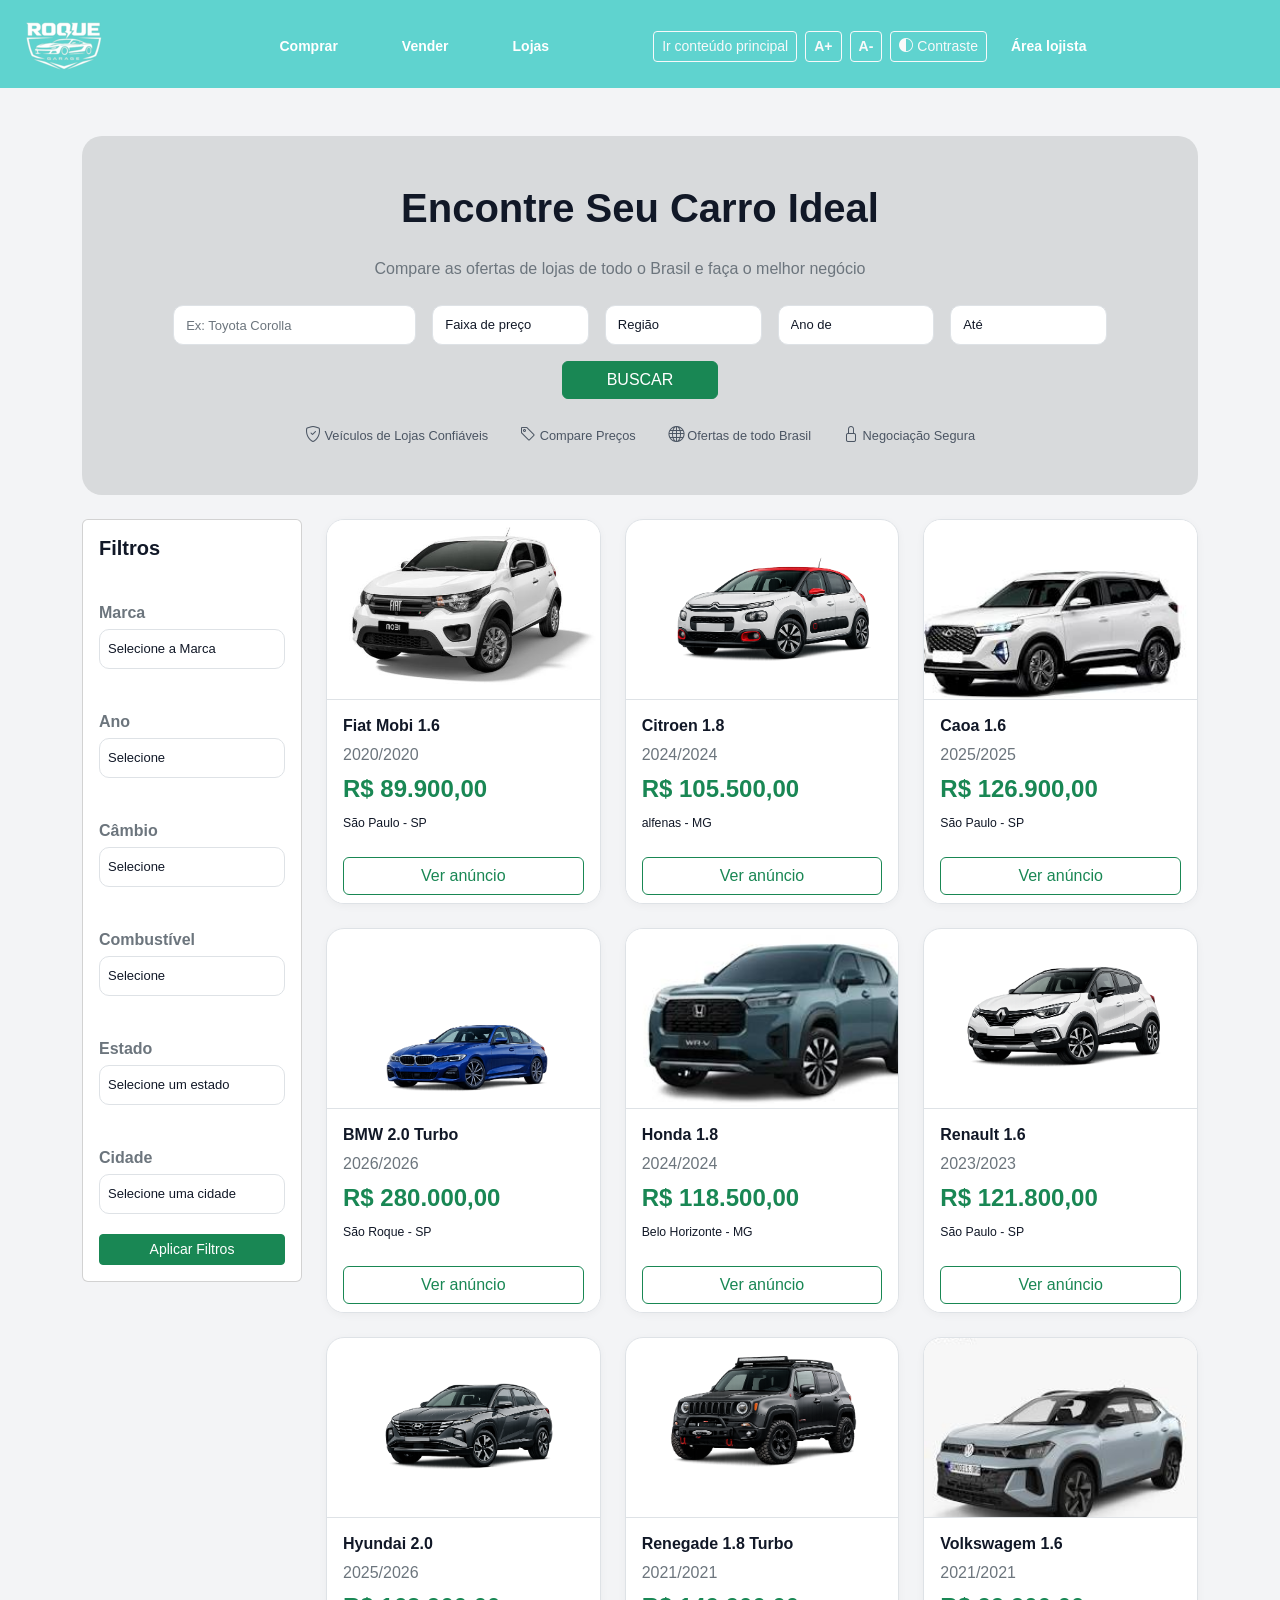
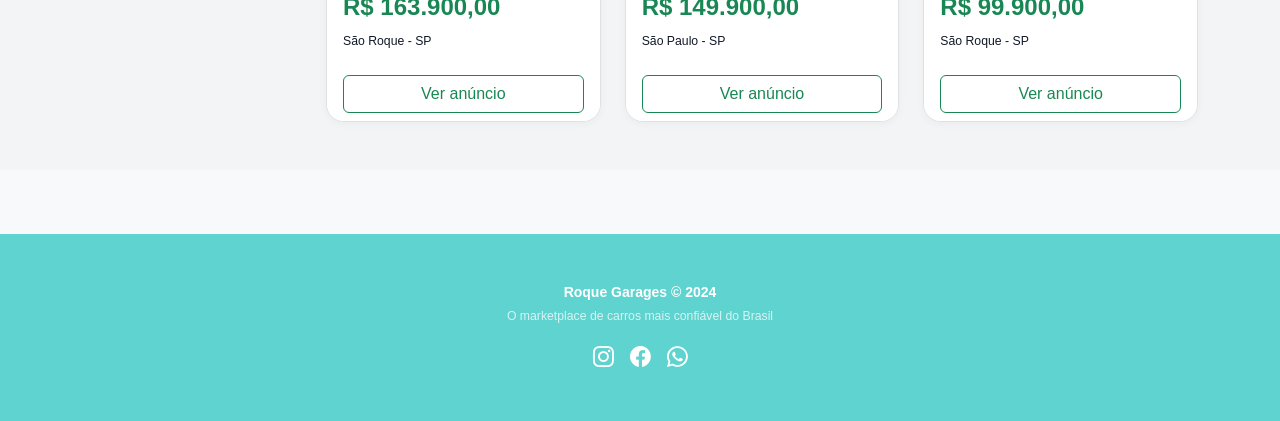
==== commit 64be6000: "Correção ícones acessibilidade no nav" ====
--- a/index.html
+++ b/index.html
@@ -44,12 +44,17 @@
       <a class="nav-link fw-semibold text-white" href="sobre.html">Lojas</a>
     </li>
   </ul>
-</div>
 
 <!-- ACESSIBILIDADE -->
-<div class="d-none d-lg-flex align-items-center gap-2 mx-3" role="group" aria-label="Controles de acessibilidade">
+<div class="d-none d-lg-flex align-items-center gap-2 ms-5 ps-5" role="group" aria-label="Controles de acessibilidade">
   <!-- ===== PULAR PARA CONTEÚDO PRINCIPAL (acessibilidade) ===== -->
-<a href="#conteudo-principal" class="skip-link">Pular para o conteúdo principal</a>
+    <a
+        href="#conteudo"
+        class="btn btn-outline-light btn-sm"
+        aria-label="Ir para o conteúdo principal"
+    >
+        Ir conteúdo principal
+    </a>
   <button id="aumentarFonte" class="btn btn-outline-light btn-sm fw-semibold"
           type="button" aria-label="Aumentar tamanho da fonte">A+</button>
   <button id="diminuirFonte" class="btn btn-outline-light btn-sm fw-semibold"
@@ -60,18 +65,26 @@
   </button>
 </div>
 
-<!-- ÁREA DO LOJISTA -->
-  <div class="d-none d-lg-flex">
-    <a href="#" class="d-flex align-items-center gap-2 text-decoration-none text-white fw-semibold">
-     <svg xmlns="http://www.w3.org/2000/svg" width="18" height="18" fill="currentColor" class="bi bi-box-arrow-right" viewBox="0 0 16 16">
-      <path fill-rule="evenodd" d="M6 3a2 2 0 0 0-2 2v1h1V5a1 1 0 0 1 1-1h4a1 1 0 0 1 1 1v6a1 1 0 0 1-1 1H6a1 1 0 0 1-1-1v-1H4v1a2 2 0 0 0 2 2h4a2 2 0 0 0 2-2V5a2 2 0 0 0-2-2H6z"/>
-      <path fill-rule="evenodd" d="M.146 8.354a.5.5 0 0 1 0-.708l3-3a.5.5 0 1 1 .708.708L1.707 7.5H10.5a.5.5 0 0 1 0 1H1.707l2.147 2.146a.5.5 0 0 1-.708.708l-3-3z"/>
-     </svg>
-      <span><a href="cliente.html" class="d-flex ...">Entrar</a></span>
-    </a>
-  </div>
- </div>
-</nav>
+   <hr>
+
+                    <a
+                        href="./cliente.html"
+                        class="d-flex align-items-center text-white gap-2 text-decoration-none fw-semibold ms-4"
+                    >
+
+                  
+                        <span>Área lojista</span>
+
+                    </a>
+
+                </li>
+
+            </ul>
+
+        </div>
+
+    </div>
+
 </header>
 
 
@@ -389,15 +402,24 @@
     <p class="mb-1 fw-semibold">Roque Garages &copy; 2024</p>
     <p class="mb-3 small opacity-75">O marketplace de carros mais confiável do Brasil</p>
     <div class="d-flex justify-content-center gap-3">
-      <i class="bi bi-instagram" aria-hidden="true"></i>
-      <i class="bi bi-facebook" aria-hidden="true"></i>
-      <i class="bi bi-whatsapp" aria-hidden="true"></i>
+         <a href="#" class="text-white" aria-label="Instagram">
+        <i class="bi bi-instagram" aria-hidden="true"></i>
+      </a>
+
+      <a href="#" class="text-white" aria-label="Facebook">
+        <i class="bi bi-facebook" aria-hidden="true"></i>
+      </a>
+
+      <a href="#" class="text-white" aria-label="WhatsApp">
+        <i class="bi bi-whatsapp" aria-hidden="true"></i>
+      </a>
+
     </div>
   </div>
 </footer>
 
 <script src="dist/js/bootstrap.bundle.min.js"></script>
-<script src="index.js"></script>
-<script src="acessibilidade.js"></script>
+<script src="./javascript/index.js"></script>
+<script src="./javascript/acessibilidade.js"></script>
 </body>
 </html>
--- a/style.css
+++ b/style.css
@@ -520,12 +520,13 @@
     justify-content: center;
     gap: 2rem;
     flex-wrap: wrap;
-    font-size: .10rem;
+    font-size: 0.8rem;
     color: #4b5563;        /* texto cinza escuro */
 }
 
 .hero-benefits i {
     color: #4b5563;        /* ícones cinza escuro */
+    font-size: 1rem;
 }
 
 .marketplace-filter {
@@ -1407,6 +1408,7 @@
 }
 
 .card-destaque {
+  padding: 10px;
     background: #fff;
     border-radius: 12px;
     overflow: hidden;
@@ -1414,6 +1416,7 @@
 }
 
 .card-destaque img {
+  border-radius: 5px;
     width: 100%;
     height: auto;
     object-fit: cover;
@@ -1427,13 +1430,16 @@
 }
 
 .conteudo-card h3 {
+    text-align: center;
+    margin-top: 20px;
     margin-bottom: 30px;
 }
 
 .conteudo-card p {
+    padding: 10px;
     font-size: 16px;
     text-align: left;
-    margin-bottom: 20px;
+    margin-bottom: 10px;
 }
 
 footer {
@@ -1441,36 +1447,12 @@
     color: #fff;
     padding: 40px 0;
 }
-
-/* ===== ALTO CONTRASTE ===== */
-body.contraste-ativo {
-  background-color: #000 !important;
-  color: #fff !important;
-}
-body.contraste-ativo a,
-body.contraste-ativo .nav-link,
-body.contraste-ativo .card,
-body.contraste-ativo .card-body,
-body.contraste-ativo .form-control,
-body.contraste-ativo .form-select {
-  background-color: #000 !important;
-  color: #fff !important;
-  border-color: #fff !important;
-}
-body.contraste-ativo .btn-outline-success,
-body.contraste-ativo .btn-success {
-  background-color: #ff0 !important;
-  color: #000 !important;
-  border-color: #ff0 !important;
-}
-body.contraste-ativo .card {
-  border: 1px solid #fff !important;
-}
-body.contraste-ativo .text-muted,
-body.contraste-ativo small {
-  color: #ccc !important;
-}
-
+.text-destaque{
+      color: #3ac4bc;
+}
+.btn-final {
+  padding:5px;
+}
 /* =========================
    RESPONSIVO
 ========================= */
@@ -1736,6 +1718,126 @@
       .login-form-col { padding: 2rem 1.5rem; }
     }
 
+    /* MODO CONTRASTE */
+/* =========================
+   MODO CONTRASTE GLOBAL
+========================= */
+
+
+body.contraste-ativo {
+  background-color: #000 !important;
+  color: #fff !important;
+}
+
+/* Links e textos gerais */
+body.contraste-ativo a,
+body.contraste-ativo span,
+body.contraste-ativo p,
+body.contraste-ativo h1,
+body.contraste-ativo h2,
+body.contraste-ativo h3,
+body.contraste-ativo h4,
+body.contraste-ativo h5 {
+  color: #fff !important;
+}
+
+/* =========================
+   NAVBAR / HEADER
+========================= */
+body.contraste-ativo .navbar {
+  background-color: #000 !important;
+  border-bottom: 1px solid #fff !important;
+}
+
+/* =========================
+   FOOTER
+========================= */
+body.contraste-ativo footer {
+  background-color: #000 !important;
+  border-top: 1px solid #fff !important;
+}
+
+/* =========================
+   SIDEBAR
+========================= */
+body.contraste-ativo .sidebar-admin {
+  background-color: #000 !important;
+  border-right: 1px solid #fff !important;
+}
+
+/* itens do menu */
+body.contraste-ativo .menu-item {
+  color: #fff !important;
+}
+
+/* =========================
+   USER BOX (Alan Turing)
+========================= */
+body.contraste-ativo .user-box {
+  background-color: #000 !important;
+  border-top: 1px solid #fff !important;
+}
+
+body.contraste-ativo .user-avatar {
+  border: 1px solid #fff !important;
+}
+
+/* =========================
+   CARDS
+========================= */
+body.contraste-ativo .card,
+body.contraste-ativo .dashboard-card {
+  background-color: #000 !important;
+  border: 1px solid #fff !important;
+  color: #fff !important;
+}
+
+/* =========================
+   TABELAS
+========================= */
+body.contraste-ativo .table {
+  background-color: #000 !important;
+  color: #fff !important;
+}
+
+body.contraste-ativo .table thead {
+  background-color: #000 !important;
+  color: #fff !important;
+}
+
+body.contraste-ativo .table td,
+body.contraste-ativo .table th {
+  border-color: #fff !important;
+}
+
+body.contraste-ativo * {
+  background-color: transparent !important;
+}
+
+body.contraste-ativo {
+  background-color: #000 !important;
+}
+
+.contraste {
+    background:#000 !important;
+    color:#fff !important;
+}
+
+.contraste .dashboard-card,
+.contraste .card,
+.contraste .activity-card,
+.contraste .chart-card,
+.contraste .sidebar-admin,
+.contraste .navbar,
+.contraste .marketplace-footer,
+.contraste .user-box,
+.contraste .fig-grafico{
+    background:#000 !important;
+    color:#fff !important;
+    border:1px solid #fff !important;
+}
+
+
     /* Alto contraste */
     body.contraste-ativo .login-card,
     body.contraste-ativo .login-social-col,
@@ -1767,3 +1869,105 @@
       background: #ff0 !important;
       color: #000 !important;
     }
+
+    /* =========================
+   MARKETPLACE / BUSCA
+========================= */
+
+body.contraste-ativo .hero-box {
+  background: #000 !important;
+  color: #fff !important;
+  border: 1px solid #fff !important;
+}
+
+body.contraste-ativo .hero-benefits,
+body.contraste-ativo .hero-benefits span,
+body.contraste-ativo .hero-benefits i {
+  color: #fff !important;
+}
+
+/* =========================
+   FILTROS
+========================= */
+
+body.contraste-ativo aside .card {
+  background: #000 !important;
+  color: #fff !important;
+  border: 1px solid #fff !important;
+}
+
+body.contraste-ativo .form-select,
+body.contraste-ativo .form-control {
+  background: #000 !important;
+  color: #fff !important;
+  border-color: #fff !important;
+}
+
+body.contraste-ativo .form-select option {
+  background: #000 !important;
+  color: #fff !important;
+}
+
+body.contraste-ativo .form-label,
+body.contraste-ativo .text-muted {
+  color: #fff !important;
+}
+
+/* =========================
+   CARDS DE VEÍCULOS
+========================= */
+
+body.contraste-ativo .car-card {
+  background: #000 !important;
+  color: #fff !important;
+  border: 1px solid #fff !important;
+}
+
+body.contraste-ativo .car-card .card-body,
+body.contraste-ativo .car-card .card-footer {
+  background: #000 !important;
+  color: #fff !important;
+}
+
+body.contraste-ativo .car-card h3,
+body.contraste-ativo .car-card h4,
+body.contraste-ativo .car-card small {
+  color: #fff !important;
+}
+
+body.contraste-ativo .card-footer.bg-white {
+  background: #000 !important;
+}
+
+/* =========================
+   BOTÕES
+========================= */
+
+body.contraste-ativo .btn-success,
+body.contraste-ativo .btn-outline-success {
+  background: #000 !important;
+  color: #fff !important;
+  border: 1px solid #fff !important;
+}
+
+body.contraste-ativo .btn-success:hover,
+body.contraste-ativo .btn-outline-success:hover {
+  background: #fff !important;
+  color: #000 !important;
+}
+
+/* =========================
+   ÁREA LOJISTA
+========================= */
+
+body.contraste-ativo a[href="./cliente.html"] {
+  color: #fff !important;
+}
+
+/* =========================
+   ÍCONES
+========================= */
+
+body.contraste-ativo .bi {
+  color: #fff !important;
+}
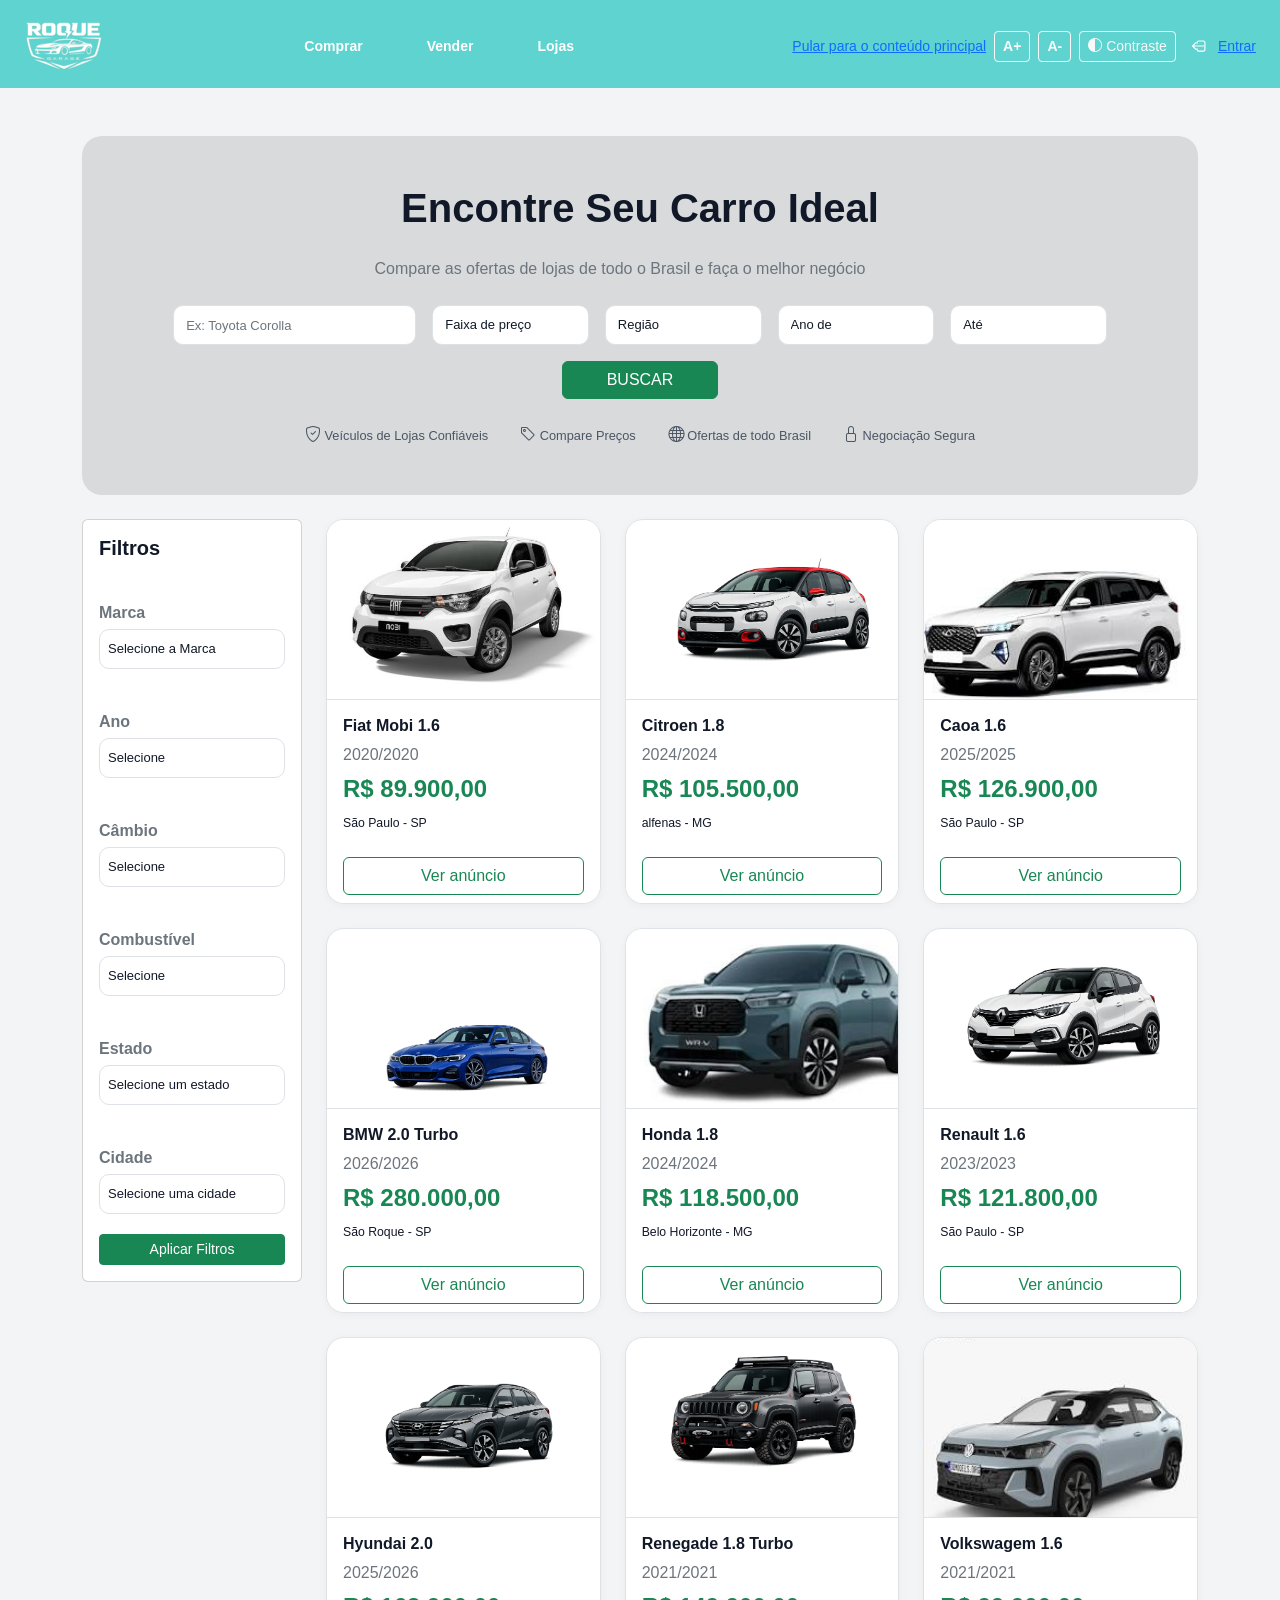
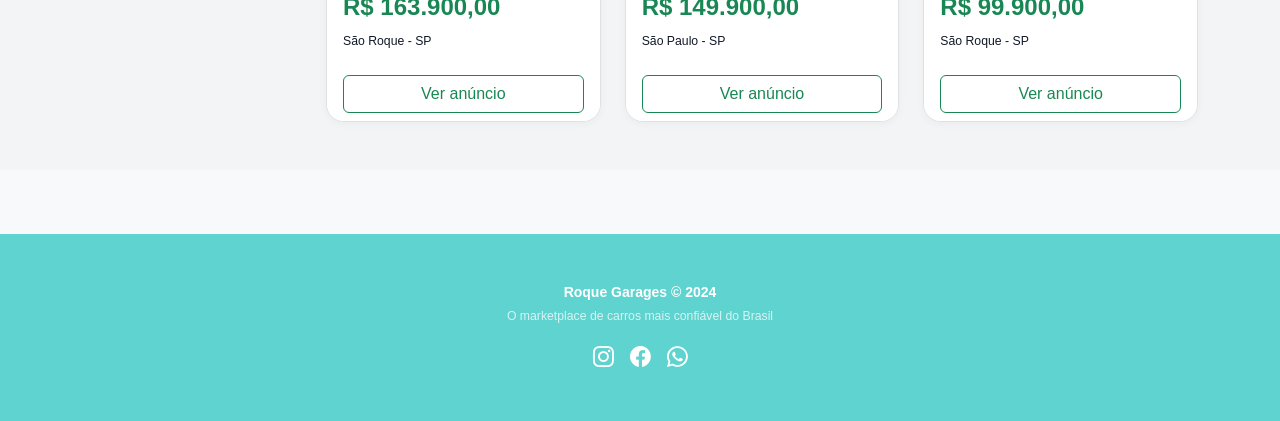
==== commit 3e96703c: "melhorias nas paginas de cadastro index e login" ====
--- a/index.html
+++ b/index.html
@@ -19,7 +19,7 @@
     <div class="container-fluid px-4 align-items-center">
 
       <!-- LOGO -->
-      <a class="navbar-brand me-0" href="#">
+      <a class="navbar-brand me-0" href="index.html">
         <img src="./img/logo.png" alt="Logo Roque Garages" class="img-fluid logo-navbar">
       </a>
 
@@ -35,26 +35,21 @@
 <div class="d-none d-lg-flex flex-grow-1 justify-content-center">
   <ul class="navbar-nav gap-5">
     <li class="nav-item">
-      <a class="nav-link fw-semibold text-white" href="index.html">Comprar</a>
+      <a class="nav-link fw-semibold text-white" href=".index.html">Comprar</a>
     </li>
     <li class="nav-item">
       <a class="nav-link fw-semibold text-white" href="cadastro.html">Vender</a>
     </li>
     <li class="nav-item">
-      <a class="nav-link fw-semibold text-white" href="sobre.html">Lojas</a>
+      <a class="nav-link fw-semibold text-white" href="cliente.html">Lojas</a>
     </li>
   </ul>
+</div>
 
 <!-- ACESSIBILIDADE -->
-<div class="d-none d-lg-flex align-items-center gap-2 ms-5 ps-5" role="group" aria-label="Controles de acessibilidade">
+<div class="d-none d-lg-flex align-items-center gap-2 mx-3" role="group" aria-label="Controles de acessibilidade">
   <!-- ===== PULAR PARA CONTEÚDO PRINCIPAL (acessibilidade) ===== -->
-    <a
-        href="#conteudo"
-        class="btn btn-outline-light btn-sm"
-        aria-label="Ir para o conteúdo principal"
-    >
-        Ir conteúdo principal
-    </a>
+<a href="#conteudo-principal" class="skip-link">Pular para o conteúdo principal</a>
   <button id="aumentarFonte" class="btn btn-outline-light btn-sm fw-semibold"
           type="button" aria-label="Aumentar tamanho da fonte">A+</button>
   <button id="diminuirFonte" class="btn btn-outline-light btn-sm fw-semibold"
@@ -65,26 +60,18 @@
   </button>
 </div>
 
-   <hr>
-
-                    <a
-                        href="./cliente.html"
-                        class="d-flex align-items-center text-white gap-2 text-decoration-none fw-semibold ms-4"
-                    >
-
-                  
-                        <span>Área lojista</span>
-
-                    </a>
-
-                </li>
-
-            </ul>
-
-        </div>
-
-    </div>
-
+<!-- ÁREA DO LOJISTA -->
+  <div class="d-none d-lg-flex">
+    <a href="#" class="d-flex align-items-center gap-2 text-decoration-none text-white fw-semibold">
+     <svg xmlns="http://www.w3.org/2000/svg" width="18" height="18" fill="currentColor" class="bi bi-box-arrow-right" viewBox="0 0 16 16">
+      <path fill-rule="evenodd" d="M6 3a2 2 0 0 0-2 2v1h1V5a1 1 0 0 1 1-1h4a1 1 0 0 1 1 1v6a1 1 0 0 1-1 1H6a1 1 0 0 1-1-1v-1H4v1a2 2 0 0 0 2 2h4a2 2 0 0 0 2-2V5a2 2 0 0 0-2-2H6z"/>
+      <path fill-rule="evenodd" d="M.146 8.354a.5.5 0 0 1 0-.708l3-3a.5.5 0 1 1 .708.708L1.707 7.5H10.5a.5.5 0 0 1 0 1H1.707l2.147 2.146a.5.5 0 0 1-.708.708l-3-3z"/>
+     </svg>
+      <span><a href="cliente.html" class="d-flex ...">Entrar</a></span>
+    </a>
+  </div>
+ </div>
+</nav>
 </header>
 
 
@@ -402,24 +389,15 @@
     <p class="mb-1 fw-semibold">Roque Garages &copy; 2024</p>
     <p class="mb-3 small opacity-75">O marketplace de carros mais confiável do Brasil</p>
     <div class="d-flex justify-content-center gap-3">
-         <a href="#" class="text-white" aria-label="Instagram">
-        <i class="bi bi-instagram" aria-hidden="true"></i>
-      </a>
-
-      <a href="#" class="text-white" aria-label="Facebook">
-        <i class="bi bi-facebook" aria-hidden="true"></i>
-      </a>
-
-      <a href="#" class="text-white" aria-label="WhatsApp">
-        <i class="bi bi-whatsapp" aria-hidden="true"></i>
-      </a>
-
+      <i class="bi bi-instagram" aria-hidden="true"></i>
+      <i class="bi bi-facebook" aria-hidden="true"></i>
+      <i class="bi bi-whatsapp" aria-hidden="true"></i>
     </div>
   </div>
 </footer>
 
 <script src="dist/js/bootstrap.bundle.min.js"></script>
-<script src="./javascript/index.js"></script>
-<script src="./javascript/acessibilidade.js"></script>
+<script src="index.js"></script>
+<script src="acessibilidade.js"></script>
 </body>
 </html>
--- a/style.css
+++ b/style.css
@@ -616,16 +616,30 @@
   background: var(--bg-alt);
   cursor: pointer;
 }
-.user-chip .avatar {
-  width: 34px; height: 34px;
-  border-radius: 50%;
-  background: var(--primary);
-  display: flex; align-items: center; justify-content: center;
-  color: var(--white); font-weight: 700; font-size: 13px;
-}
-.user-chip .info { line-height: 1.2; }
-.user-chip .info strong { display: block; font-size: 13px; color: var(--text); }
-.user-chip .info small { font-size: 11px; color: var(--text-muted); }
+.user-chip-sm{
+    display:flex;
+    align-items:center;
+    gap:.5rem;
+
+    padding:.35rem .75rem;
+
+    border:1px solid rgba(255,255,255,.25);
+    border-radius:999px;
+
+    color:#fff;
+    cursor:pointer;
+
+    font-size:.85rem;
+    line-height:1;
+}
+
+.user-chip-sm span{
+    white-space:nowrap;
+}
+
+.user-chip-sm .bi-person-fill{
+    font-size:.9rem;
+}
 
 /* ── BREADCRUMB ── */
 .page-breadcrumb {
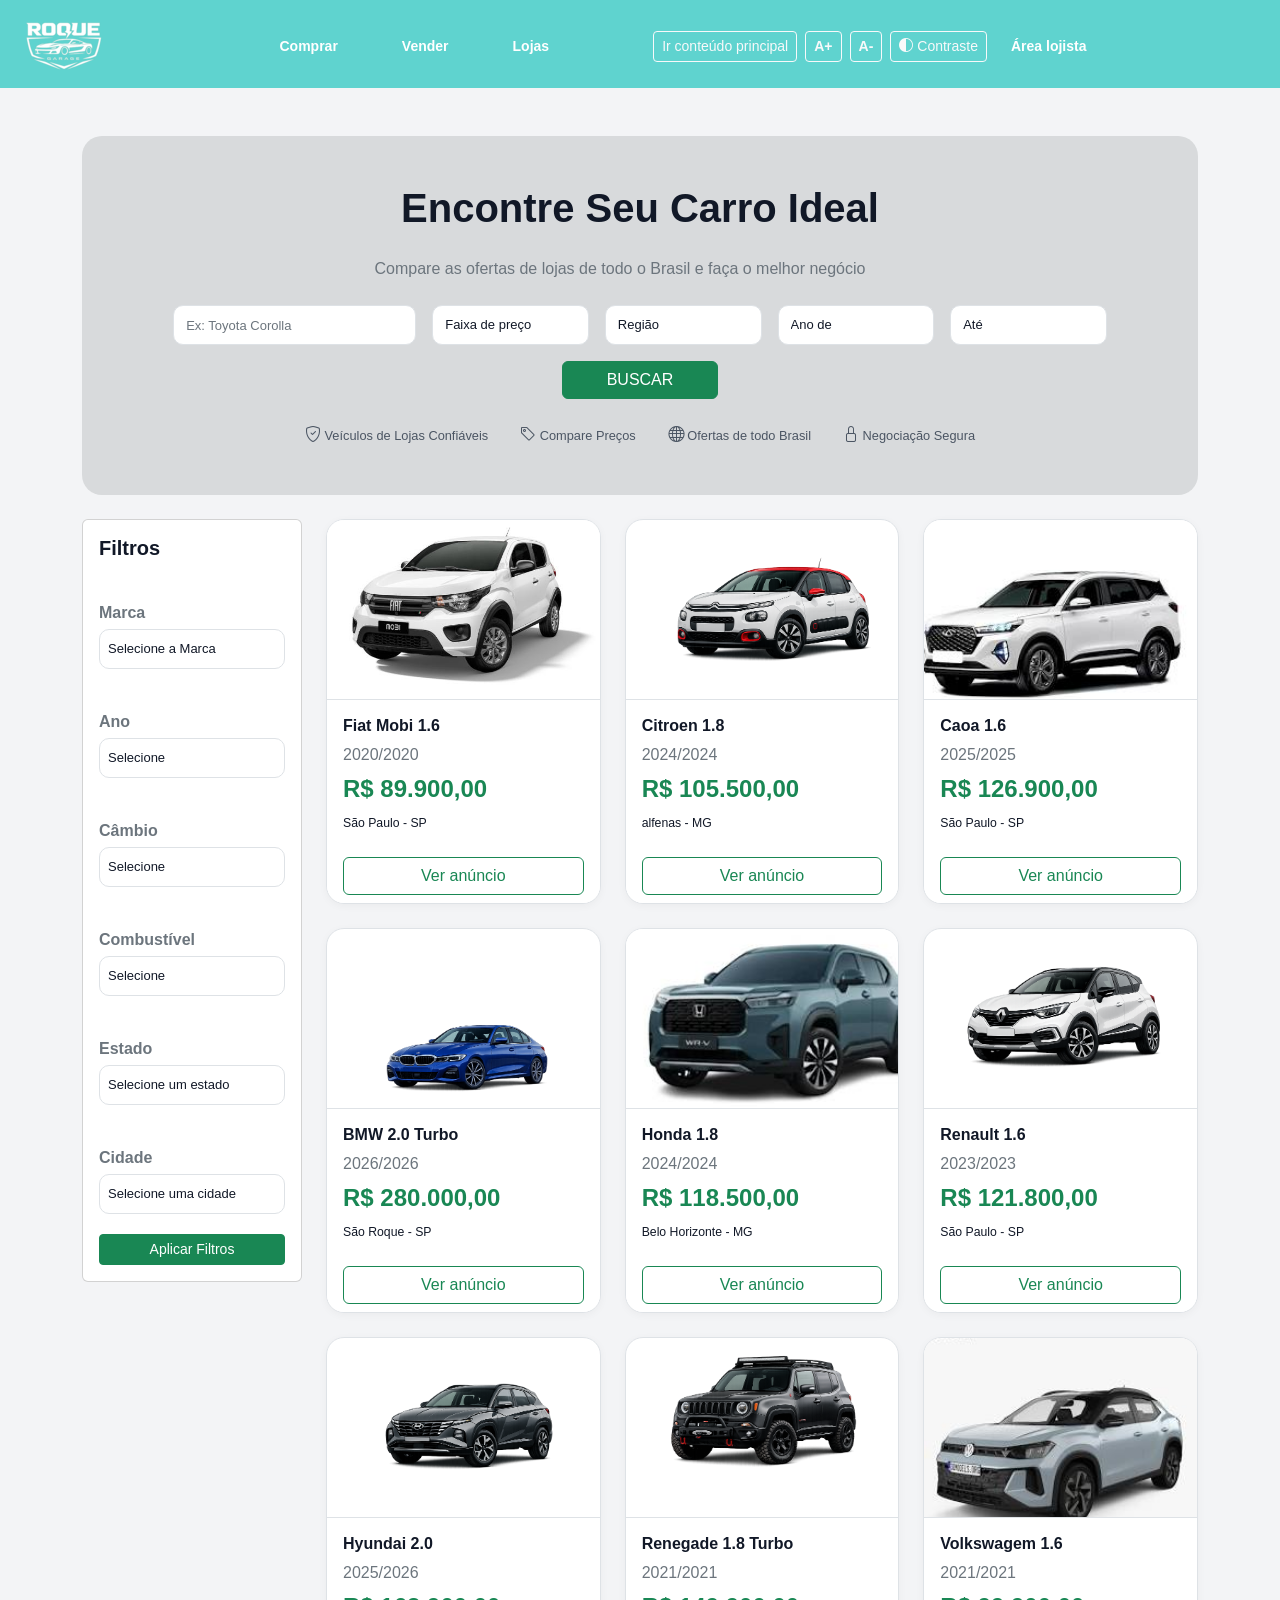
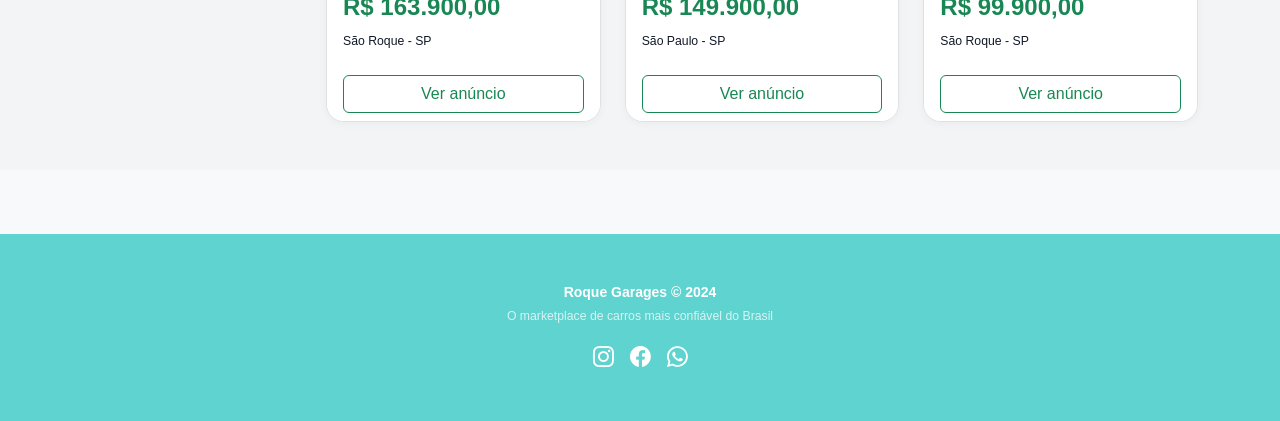
==== commit 5b30a3fa: "Merge branch 'main' of https://github.com/Jessica-Silvestre/marketplace" ====
--- a/index.html
+++ b/index.html
@@ -44,12 +44,17 @@
       <a class="nav-link fw-semibold text-white" href="cliente.html">Lojas</a>
     </li>
   </ul>
-</div>
 
 <!-- ACESSIBILIDADE -->
-<div class="d-none d-lg-flex align-items-center gap-2 mx-3" role="group" aria-label="Controles de acessibilidade">
+<div class="d-none d-lg-flex align-items-center gap-2 ms-5 ps-5" role="group" aria-label="Controles de acessibilidade">
   <!-- ===== PULAR PARA CONTEÚDO PRINCIPAL (acessibilidade) ===== -->
-<a href="#conteudo-principal" class="skip-link">Pular para o conteúdo principal</a>
+    <a
+        href="#conteudo"
+        class="btn btn-outline-light btn-sm"
+        aria-label="Ir para o conteúdo principal"
+    >
+        Ir conteúdo principal
+    </a>
   <button id="aumentarFonte" class="btn btn-outline-light btn-sm fw-semibold"
           type="button" aria-label="Aumentar tamanho da fonte">A+</button>
   <button id="diminuirFonte" class="btn btn-outline-light btn-sm fw-semibold"
@@ -60,18 +65,26 @@
   </button>
 </div>
 
-<!-- ÁREA DO LOJISTA -->
-  <div class="d-none d-lg-flex">
-    <a href="#" class="d-flex align-items-center gap-2 text-decoration-none text-white fw-semibold">
-     <svg xmlns="http://www.w3.org/2000/svg" width="18" height="18" fill="currentColor" class="bi bi-box-arrow-right" viewBox="0 0 16 16">
-      <path fill-rule="evenodd" d="M6 3a2 2 0 0 0-2 2v1h1V5a1 1 0 0 1 1-1h4a1 1 0 0 1 1 1v6a1 1 0 0 1-1 1H6a1 1 0 0 1-1-1v-1H4v1a2 2 0 0 0 2 2h4a2 2 0 0 0 2-2V5a2 2 0 0 0-2-2H6z"/>
-      <path fill-rule="evenodd" d="M.146 8.354a.5.5 0 0 1 0-.708l3-3a.5.5 0 1 1 .708.708L1.707 7.5H10.5a.5.5 0 0 1 0 1H1.707l2.147 2.146a.5.5 0 0 1-.708.708l-3-3z"/>
-     </svg>
-      <span><a href="cliente.html" class="d-flex ...">Entrar</a></span>
-    </a>
-  </div>
- </div>
-</nav>
+   <hr>
+
+                    <a
+                        href="./cliente.html"
+                        class="d-flex align-items-center text-white gap-2 text-decoration-none fw-semibold ms-4"
+                    >
+
+                  
+                        <span>Área lojista</span>
+
+                    </a>
+
+                </li>
+
+            </ul>
+
+        </div>
+
+    </div>
+
 </header>
 
 
@@ -389,15 +402,24 @@
     <p class="mb-1 fw-semibold">Roque Garages &copy; 2024</p>
     <p class="mb-3 small opacity-75">O marketplace de carros mais confiável do Brasil</p>
     <div class="d-flex justify-content-center gap-3">
-      <i class="bi bi-instagram" aria-hidden="true"></i>
-      <i class="bi bi-facebook" aria-hidden="true"></i>
-      <i class="bi bi-whatsapp" aria-hidden="true"></i>
+         <a href="#" class="text-white" aria-label="Instagram">
+        <i class="bi bi-instagram" aria-hidden="true"></i>
+      </a>
+
+      <a href="#" class="text-white" aria-label="Facebook">
+        <i class="bi bi-facebook" aria-hidden="true"></i>
+      </a>
+
+      <a href="#" class="text-white" aria-label="WhatsApp">
+        <i class="bi bi-whatsapp" aria-hidden="true"></i>
+      </a>
+
     </div>
   </div>
 </footer>
 
 <script src="dist/js/bootstrap.bundle.min.js"></script>
-<script src="index.js"></script>
-<script src="acessibilidade.js"></script>
+<script src="./javascript/index.js"></script>
+<script src="./javascript/acessibilidade.js"></script>
 </body>
 </html>
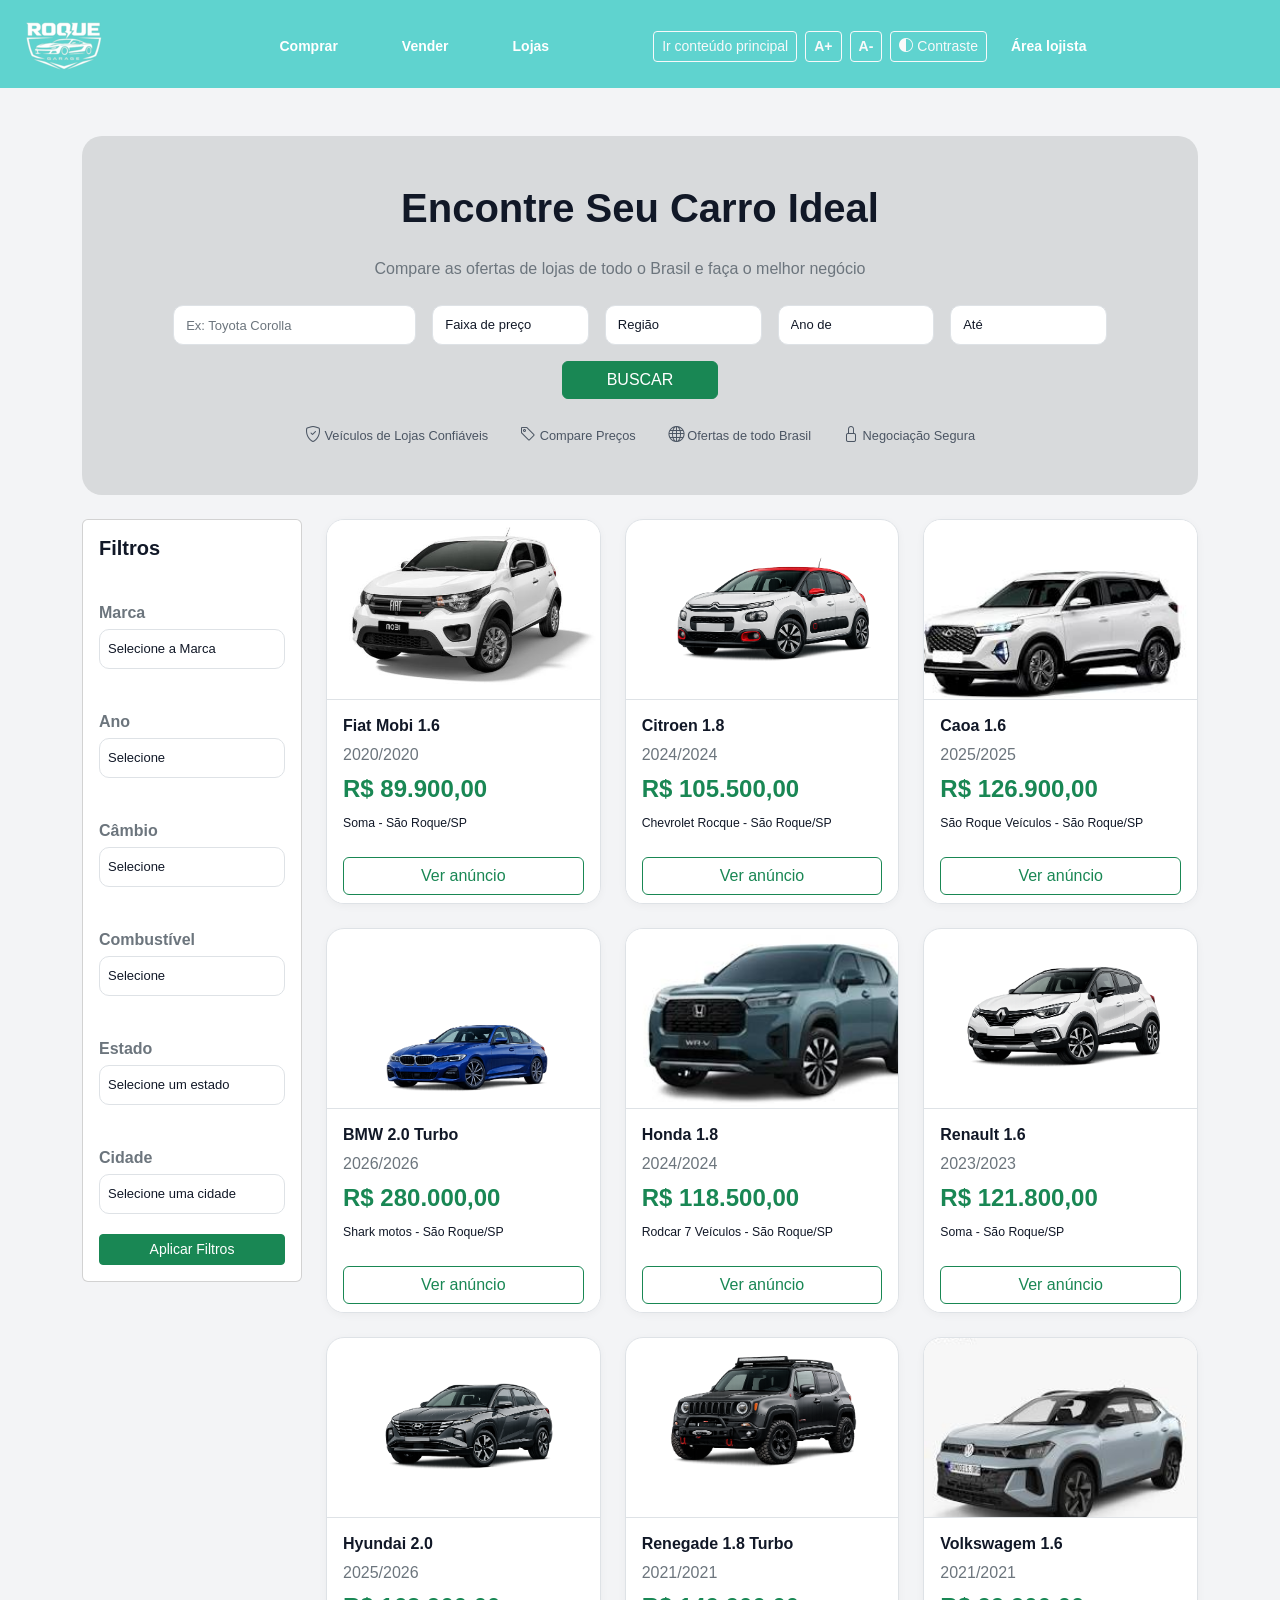
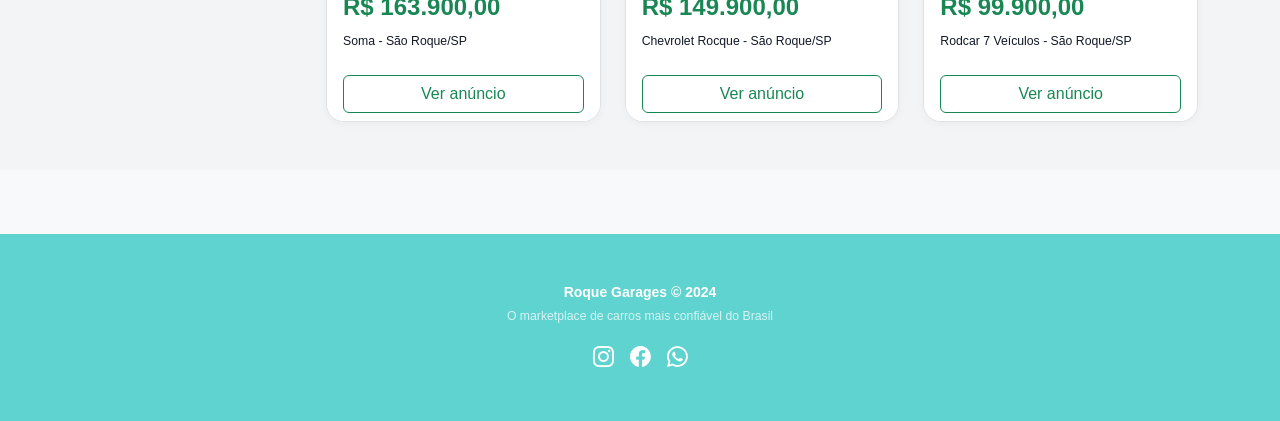
==== commit d1c0c0ff: "versão final index e cadastro" ====
--- a/index.html
+++ b/index.html
@@ -1,4 +1,3 @@
-
 <!DOCTYPE html>
 <html lang="pt-BR">
 <head>
@@ -19,7 +18,7 @@
     <div class="container-fluid px-4 align-items-center">
 
       <!-- LOGO -->
-      <a class="navbar-brand me-0" href="index.html">
+      <a class="navbar-brand me-0" href="login.html">
         <img src="./img/logo.png" alt="Logo Roque Garages" class="img-fluid logo-navbar">
       </a>
 
@@ -35,7 +34,7 @@
 <div class="d-none d-lg-flex flex-grow-1 justify-content-center">
   <ul class="navbar-nav gap-5">
     <li class="nav-item">
-      <a class="nav-link fw-semibold text-white" href=".index.html">Comprar</a>
+      <a class="nav-link fw-semibold text-white" href="index.html">Comprar</a>
     </li>
     <li class="nav-item">
       <a class="nav-link fw-semibold text-white" href="cadastro.html">Vender</a>
@@ -49,7 +48,7 @@
 <div class="d-none d-lg-flex align-items-center gap-2 ms-5 ps-5" role="group" aria-label="Controles de acessibilidade">
   <!-- ===== PULAR PARA CONTEÚDO PRINCIPAL (acessibilidade) ===== -->
     <a
-        href="#conteudo"
+        href="#conteudo-principal"
         class="btn btn-outline-light btn-sm"
         aria-label="Ir para o conteúdo principal"
     >
@@ -65,31 +64,17 @@
   </button>
 </div>
 
-   <hr>
-
-                    <a
-                        href="./cliente.html"
-                        class="d-flex align-items-center text-white gap-2 text-decoration-none fw-semibold ms-4"
-                    >
-
-                  
-                        <span>Área lojista</span>
-
-                    </a>
-
-                </li>
-
-            </ul>
-
-        </div>
-
+      <a href="./cliente.html" class="d-flex align-items-center text-white gap-2 text-decoration-none fw-semibold ms-4">
+         <span>Área lojista</span>
+      </a>
     </div>
-
+  </div>
+</div>
 </header>
 
 
 <main>
-<!-- ========== HERO / BUSCA ========== -->
+<!--  / BUSCA -->
 <section class="container my-4" id="conteudo-principal" aria-label="Busca de veículos">
   <div class="hero-box text-center">
     <h1 class="fw-bold mb-2">Encontre Seu Carro Ideal</h1>
@@ -141,22 +126,22 @@
         </select>
       </div>
       <div class="col-lg-2">
-        <button class="btn btn-success w-100" type="button">BUSCAR</button>
+        <button class="btn btn-success w-100" type="button" aria-label="Buscar veículos">BUSCAR</button>
       </div>
     </div>
 
     <div class="hero-benefits mt-4">
-      <span><i class="bi bi-shield-check"></i> Veículos de Lojas Confiáveis</span>
-      <span><i class="bi bi-tag"></i> Compare Preços</span>
-      <span><i class="bi bi-globe"></i> Ofertas de todo Brasil</span>
-      <span><i class="bi bi-lock"></i> Negociação Segura</span>
+      <span><i class="bi bi-shield-check" aria-hidden="true"></i> Veículos de Lojas Confiáveis</span>
+      <span><i class="bi bi-tag" aria-hidden="true"></i> Compare Preços</span>
+      <span><i class="bi bi-globe" aria-hidden="true"></i> Ofertas de todo Brasil</span>
+      <span><i class="bi bi-lock" aria-hidden="true"></i> Negociação Segura</span>
     </div>
   </div>
 </section>
 
 
 <!-- ========== FILTROS + CARDS ========== -->
-<section class="container my-4">
+<section class="container my-4" id="conteudo" >
   <div class="d-flex gap-4 align-items-start">
 
     <!-- SIDEBAR DE FILTROS (sticky) -->
@@ -164,8 +149,8 @@
       <div class="card p-3">
         <h5 class="fw-semibold mb-3">Filtros</h5>
 
-        <label class="form-label small text-muted mb-1">Marca</label>
-        <select class="form-select form-select-sm mb-3">
+        <label class="form-label small text-muted mb-1" for="filtro-marca">Marca</label>
+        <select id="filtro-marca" class="form-select form-select-sm mb-3">
           <option>Selecione a Marca</option>
           <option>BMW</option>
           <option>BYD</option>
@@ -186,8 +171,8 @@
           <option>Volkswagen</option>
         </select>
 
-        <label class="form-label small text-muted mb-1">Ano</label>
-        <select class="form-select form-select-sm mb-3">
+        <label class="form-label small text-muted mb-1" for="filtro-ano">Ano</label>
+        <select id="filtro-ano" class="form-select form-select-sm mb-3">
           <option>Selecione</option>
           <option>2010</option>
           <option>2011</option>
@@ -208,15 +193,15 @@
           <option>2026</option>
         </select>
 
-        <label class="form-label small text-muted mb-1">Câmbio</label>
-        <select class="form-select form-select-sm mb-3">
+        <label class="form-label small text-muted mb-1" for="filtro-cambio">Câmbio</label>
+        <select id="filtro-cambio" class="form-select form-select-sm mb-3">
           <option>Selecione</option>
           <option>Manual</option>
           <option>Automático</option>
         </select>
 
-        <label class="form-label small text-muted mb-1">Combustível</label>
-        <select class="form-select form-select-sm mb-3">
+        <label class="form-label small text-muted mb-1" for="filtro-combustivel">Combustível</label>
+        <select id="filtro-combustivel" class="form-select form-select-sm mb-3">
           <option>Selecione</option>
           <option>Diesel</option>
           <option>Elétrico</option>
@@ -224,17 +209,17 @@
           <option>Gasolina</option>
         </select>
 
-        <label class="form-label small text-muted mb-1">Estado</label>
+        <label class="form-label small text-muted mb-1" for="estado">Estado</label>
         <select id="estado" class="form-select form-select-sm mb-3">
           <option value="">Selecione um estado</option>
         </select>
 
-        <label class="form-label small text-muted mb-1">Cidade</label>
+        <label class="form-label small text-muted mb-1" for="cidade">Cidade</label>
         <select id="cidade" class="form-select form-select-sm mb-3">
           <option value="">Selecione uma cidade</option>
         </select>
 
-        <button class="btn btn-success btn-sm w-100 mt-1">Aplicar Filtros</button>
+        <button class="btn btn-success btn-sm w-100 mt-1" aria-label="Aplicar filtros de busca">Aplicar Filtros</button>
       </div>
     </aside>
 
@@ -244,14 +229,14 @@
     <div class="flex-grow-1">
       <div class="row row-cols-1 row-cols-md-2 row-cols-xl-3 g-4">
 
-        <div class="col">
+        <div class="col" >
           <article class="card car-card h-100">
             <img src="./img/fiat-mobi-500.jpg" class="card-img-top" alt="Carro fiat mobi 1.6">
             <div class="card-body">
               <h3 class="fs-6 fw-bold">Fiat Mobi 1.6</h3>
               <small class="text-muted">2020/2020</small>
               <h4 class="mt-2 text-success fw-bold">R$ 89.900,00</h4>
-              <small>São Paulo - SP</small>
+              <small> Soma - São Roque/SP</small>
             </div>
             <div class="card-footer bg-white border-0">
               <a href="detalhe.html" class="btn btn-outline-success w-100"
@@ -267,7 +252,7 @@
               <h3 class="fs-6 fw-bold">Citroen 1.8</h3>
               <small class="text-muted">2024/2024</small>
               <h4 class="mt-2 text-success fw-bold">R$ 105.500,00</h4>
-              <small>alfenas - MG</small>
+              <small>Chevrolet Rocque - São Roque/SP</small>
             </div>
             <div class="card-footer bg-white border-0">
              <a href="detalhe.html" class="btn btn-outline-success w-100"
@@ -283,7 +268,7 @@
               <h3 class="fs-6 fw-bold">Caoa 1.6</h3>
               <small class="text-muted">2025/2025</small>
               <h4 class="mt-2 text-success fw-bold">R$ 126.900,00</h4>
-              <small>São Paulo - SP</small>
+              <small>São Roque Veículos - São Roque/SP</small>
             </div>
             <div class="card-footer bg-white border-0">
               <a href="detalhe.html" class="btn btn-outline-success w-100"
@@ -299,7 +284,7 @@
               <h3 class="fs-6 fw-bold">BMW 2.0 Turbo</h3>
               <small class="text-muted">2026/2026</small>
               <h4 class="mt-2 text-success fw-bold">R$ 280.000,00</h4>
-              <small>São Roque - SP</small>
+              <small>Shark motos - São Roque/SP</small>
             </div>
             <div class="card-footer bg-white border-0">
               <a href="detalhe.html" class="btn btn-outline-success w-100"
@@ -315,7 +300,7 @@
               <h3 class="fs-6 fw-bold">Honda 1.8</h3>
               <small class="text-muted">2024/2024</small>
               <h4 class="mt-2 text-success fw-bold">R$ 118.500,00</h4>
-              <small>Belo Horizonte - MG</small>
+              <small>Rodcar 7 Veículos - São Roque/SP</small>
             </div>
             <div class="card-footer bg-white border-0">
               <a href="detalhe.html" class="btn btn-outline-success w-100"
@@ -331,7 +316,7 @@
               <h3 class="fs-6 fw-bold">Renault 1.6</h3>
               <small class="text-muted">2023/2023</small>
               <h4 class="mt-2 text-success fw-bold">R$ 121.800,00</h4>
-              <small>São Paulo - SP</small>
+              <small>Soma - São Roque/SP</small>
             </div>
             <div class="card-footer bg-white border-0">
               <a href="detalhe.html" class="btn btn-outline-success w-100"
@@ -347,7 +332,7 @@
               <h3 class="fs-6 fw-bold">Hyundai 2.0</h3>
               <small class="text-muted">2025/2026</small>
               <h4 class="mt-2 text-success fw-bold">R$ 163.900,00</h4>
-              <small>São Roque - SP</small>
+              <small>Soma - São Roque/SP</small>
             </div>
             <div class="card-footer bg-white border-0">
               <a href="detalhe.html" class="btn btn-outline-success w-100"
@@ -363,7 +348,7 @@
               <h3 class="fs-6 fw-bold">Renegade 1.8 Turbo</h3>
               <small class="text-muted">2021/2021</small>
               <h4 class="mt-2 text-success fw-bold">R$ 149.900,00</h4>
-              <small>São Paulo - SP</small>
+              <small>Chevrolet Rocque - São Roque/SP</small>
             </div>
             <div class="card-footer bg-white border-0">
              <a href="detalhe.html" class="btn btn-outline-success w-100"
@@ -379,7 +364,7 @@
               <h3 class="fs-6 fw-bold">Volkswagem 1.6</h3>
               <small class="text-muted">2021/2021</small>
               <h4 class="mt-2 text-success fw-bold">R$ 99.900,00</h4>
-              <small>São Roque - SP</small>
+              <small>Rodcar 7 Veículos - São Roque/SP</small>
             </div>
             <div class="card-footer bg-white border-0">
             <a href="detalhe.html" class="btn btn-outline-success w-100"
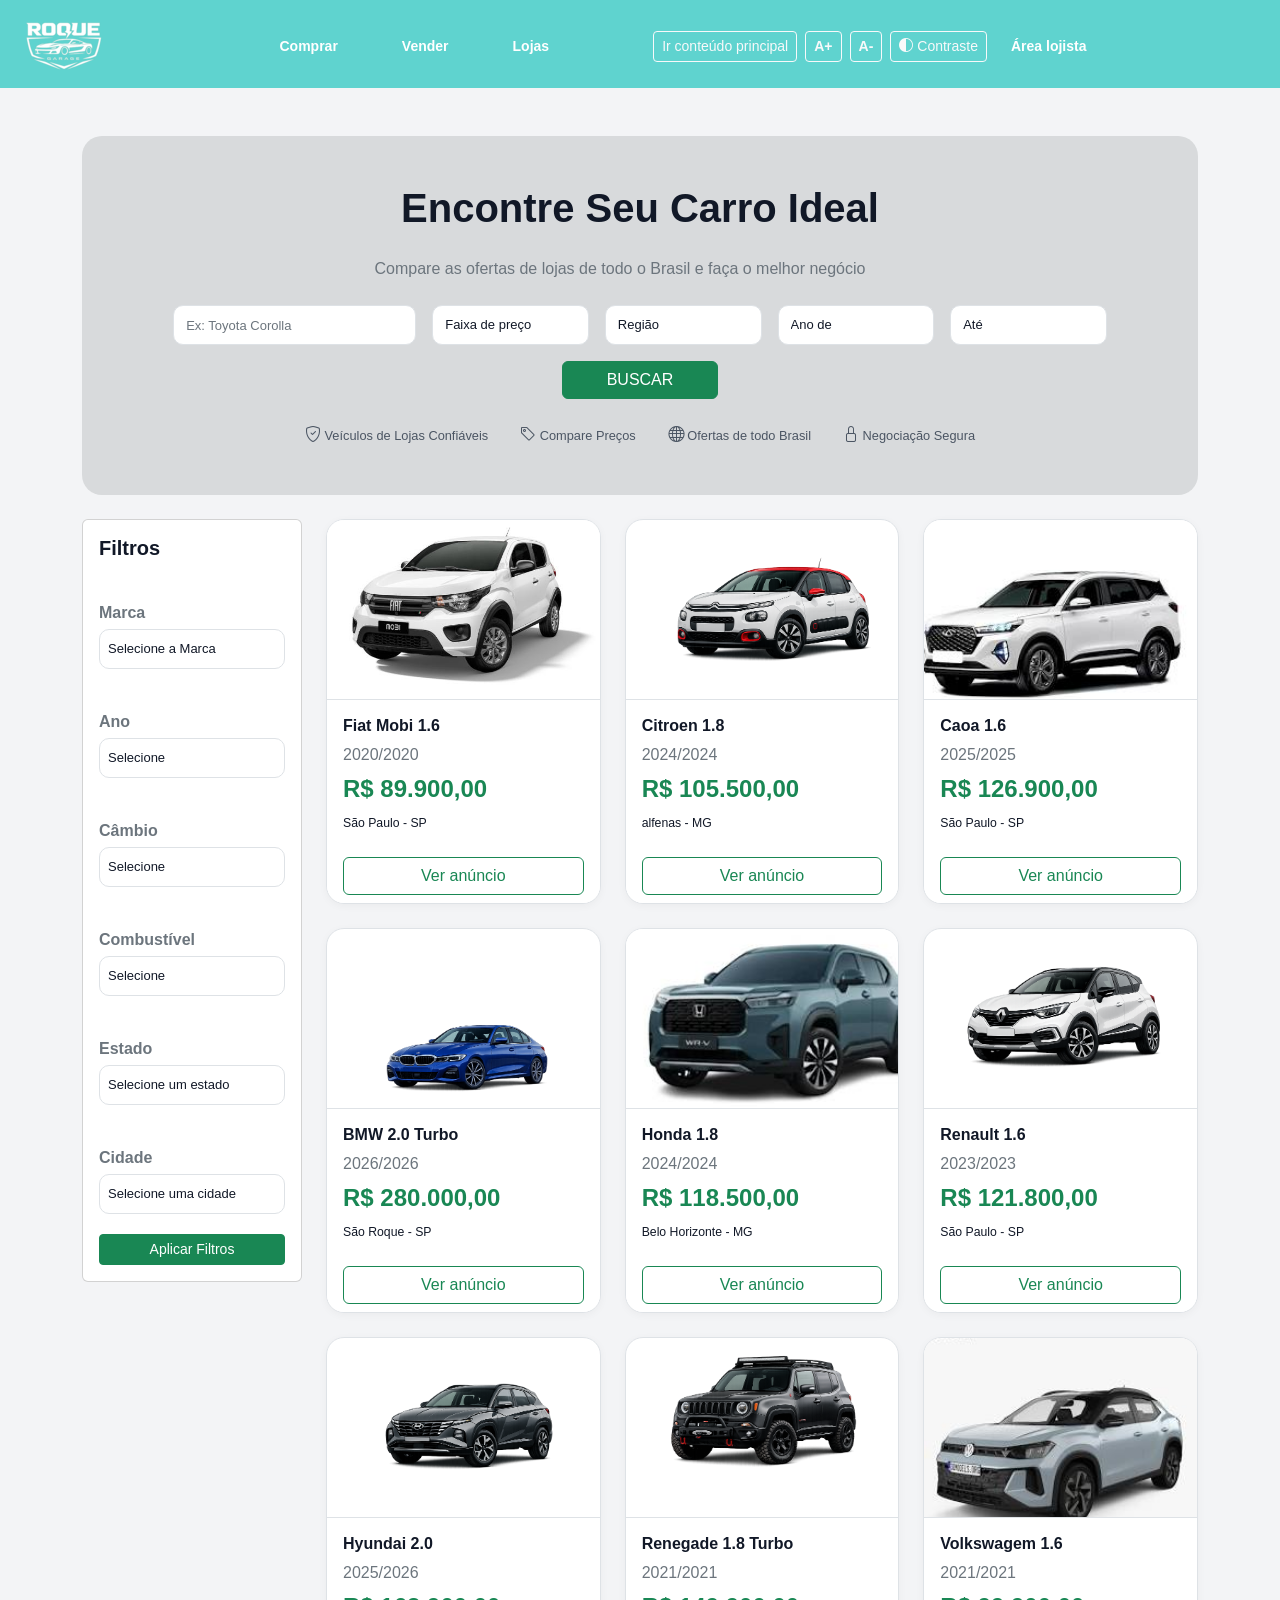
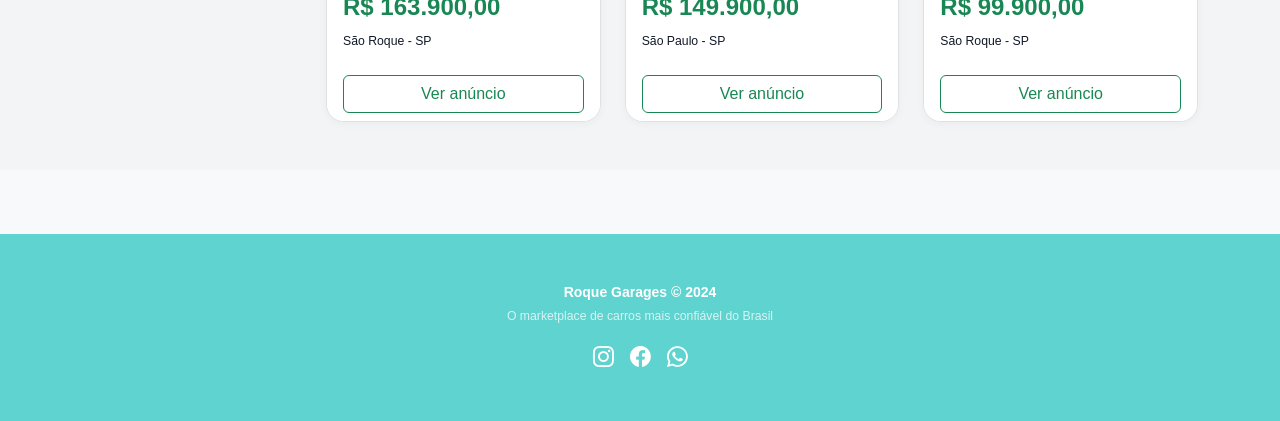
==== commit be700401: "Commit before pull" ====
--- a/index.html
+++ b/index.html
@@ -1,3 +1,4 @@
+
 <!DOCTYPE html>
 <html lang="pt-BR">
 <head>
@@ -18,7 +19,7 @@
     <div class="container-fluid px-4 align-items-center">
 
       <!-- LOGO -->
-      <a class="navbar-brand me-0" href="login.html">
+      <a class="navbar-brand me-0" href="#">
         <img src="./img/logo.png" alt="Logo Roque Garages" class="img-fluid logo-navbar">
       </a>
 
@@ -40,7 +41,7 @@
       <a class="nav-link fw-semibold text-white" href="cadastro.html">Vender</a>
     </li>
     <li class="nav-item">
-      <a class="nav-link fw-semibold text-white" href="cliente.html">Lojas</a>
+      <a class="nav-link fw-semibold text-white" href="sobre.html">Lojas</a>
     </li>
   </ul>
 
@@ -48,7 +49,7 @@
 <div class="d-none d-lg-flex align-items-center gap-2 ms-5 ps-5" role="group" aria-label="Controles de acessibilidade">
   <!-- ===== PULAR PARA CONTEÚDO PRINCIPAL (acessibilidade) ===== -->
     <a
-        href="#conteudo-principal"
+        href="#conteudo"
         class="btn btn-outline-light btn-sm"
         aria-label="Ir para o conteúdo principal"
     >
@@ -64,17 +65,31 @@
   </button>
 </div>
 
-      <a href="./cliente.html" class="d-flex align-items-center text-white gap-2 text-decoration-none fw-semibold ms-4">
-         <span>Área lojista</span>
-      </a>
+   <hr>
+
+                    <a
+                        href="./cliente.html"
+                        class="d-flex align-items-center text-white gap-2 text-decoration-none fw-semibold ms-4"
+                    >
+
+                  
+                        <span>Área lojista</span>
+
+                    </a>
+
+                </li>
+
+            </ul>
+
+        </div>
+
     </div>
-  </div>
-</div>
+
 </header>
 
 
-<main>
-<!--  / BUSCA -->
+<main id="#conteudo">
+<!-- ========== HERO / BUSCA ========== -->
 <section class="container my-4" id="conteudo-principal" aria-label="Busca de veículos">
   <div class="hero-box text-center">
     <h1 class="fw-bold mb-2">Encontre Seu Carro Ideal</h1>
@@ -126,22 +141,22 @@
         </select>
       </div>
       <div class="col-lg-2">
-        <button class="btn btn-success w-100" type="button" aria-label="Buscar veículos">BUSCAR</button>
+        <button class="btn btn-success w-100" type="button">BUSCAR</button>
       </div>
     </div>
 
     <div class="hero-benefits mt-4">
-      <span><i class="bi bi-shield-check" aria-hidden="true"></i> Veículos de Lojas Confiáveis</span>
-      <span><i class="bi bi-tag" aria-hidden="true"></i> Compare Preços</span>
-      <span><i class="bi bi-globe" aria-hidden="true"></i> Ofertas de todo Brasil</span>
-      <span><i class="bi bi-lock" aria-hidden="true"></i> Negociação Segura</span>
+      <span><i class="bi bi-shield-check"></i> Veículos de Lojas Confiáveis</span>
+      <span><i class="bi bi-tag"></i> Compare Preços</span>
+      <span><i class="bi bi-globe"></i> Ofertas de todo Brasil</span>
+      <span><i class="bi bi-lock"></i> Negociação Segura</span>
     </div>
   </div>
 </section>
 
 
 <!-- ========== FILTROS + CARDS ========== -->
-<section class="container my-4" id="conteudo" >
+<section class="container my-4">
   <div class="d-flex gap-4 align-items-start">
 
     <!-- SIDEBAR DE FILTROS (sticky) -->
@@ -149,8 +164,8 @@
       <div class="card p-3">
         <h5 class="fw-semibold mb-3">Filtros</h5>
 
-        <label class="form-label small text-muted mb-1" for="filtro-marca">Marca</label>
-        <select id="filtro-marca" class="form-select form-select-sm mb-3">
+        <label class="form-label small text-muted mb-1">Marca</label>
+        <select class="form-select form-select-sm mb-3">
           <option>Selecione a Marca</option>
           <option>BMW</option>
           <option>BYD</option>
@@ -171,8 +186,8 @@
           <option>Volkswagen</option>
         </select>
 
-        <label class="form-label small text-muted mb-1" for="filtro-ano">Ano</label>
-        <select id="filtro-ano" class="form-select form-select-sm mb-3">
+        <label class="form-label small text-muted mb-1">Ano</label>
+        <select class="form-select form-select-sm mb-3">
           <option>Selecione</option>
           <option>2010</option>
           <option>2011</option>
@@ -193,15 +208,15 @@
           <option>2026</option>
         </select>
 
-        <label class="form-label small text-muted mb-1" for="filtro-cambio">Câmbio</label>
-        <select id="filtro-cambio" class="form-select form-select-sm mb-3">
+        <label class="form-label small text-muted mb-1">Câmbio</label>
+        <select class="form-select form-select-sm mb-3">
           <option>Selecione</option>
           <option>Manual</option>
           <option>Automático</option>
         </select>
 
-        <label class="form-label small text-muted mb-1" for="filtro-combustivel">Combustível</label>
-        <select id="filtro-combustivel" class="form-select form-select-sm mb-3">
+        <label class="form-label small text-muted mb-1">Combustível</label>
+        <select class="form-select form-select-sm mb-3">
           <option>Selecione</option>
           <option>Diesel</option>
           <option>Elétrico</option>
@@ -209,17 +224,17 @@
           <option>Gasolina</option>
         </select>
 
-        <label class="form-label small text-muted mb-1" for="estado">Estado</label>
+        <label class="form-label small text-muted mb-1">Estado</label>
         <select id="estado" class="form-select form-select-sm mb-3">
           <option value="">Selecione um estado</option>
         </select>
 
-        <label class="form-label small text-muted mb-1" for="cidade">Cidade</label>
+        <label class="form-label small text-muted mb-1">Cidade</label>
         <select id="cidade" class="form-select form-select-sm mb-3">
           <option value="">Selecione uma cidade</option>
         </select>
 
-        <button class="btn btn-success btn-sm w-100 mt-1" aria-label="Aplicar filtros de busca">Aplicar Filtros</button>
+        <button class="btn btn-success btn-sm w-100 mt-1">Aplicar Filtros</button>
       </div>
     </aside>
 
@@ -229,14 +244,14 @@
     <div class="flex-grow-1">
       <div class="row row-cols-1 row-cols-md-2 row-cols-xl-3 g-4">
 
-        <div class="col" >
+        <div class="col">
           <article class="card car-card h-100">
             <img src="./img/fiat-mobi-500.jpg" class="card-img-top" alt="Carro fiat mobi 1.6">
             <div class="card-body">
               <h3 class="fs-6 fw-bold">Fiat Mobi 1.6</h3>
               <small class="text-muted">2020/2020</small>
               <h4 class="mt-2 text-success fw-bold">R$ 89.900,00</h4>
-              <small> Soma - São Roque/SP</small>
+              <small>São Paulo - SP</small>
             </div>
             <div class="card-footer bg-white border-0">
               <a href="detalhe.html" class="btn btn-outline-success w-100"
@@ -252,7 +267,7 @@
               <h3 class="fs-6 fw-bold">Citroen 1.8</h3>
               <small class="text-muted">2024/2024</small>
               <h4 class="mt-2 text-success fw-bold">R$ 105.500,00</h4>
-              <small>Chevrolet Rocque - São Roque/SP</small>
+              <small>alfenas - MG</small>
             </div>
             <div class="card-footer bg-white border-0">
              <a href="detalhe.html" class="btn btn-outline-success w-100"
@@ -268,7 +283,7 @@
               <h3 class="fs-6 fw-bold">Caoa 1.6</h3>
               <small class="text-muted">2025/2025</small>
               <h4 class="mt-2 text-success fw-bold">R$ 126.900,00</h4>
-              <small>São Roque Veículos - São Roque/SP</small>
+              <small>São Paulo - SP</small>
             </div>
             <div class="card-footer bg-white border-0">
               <a href="detalhe.html" class="btn btn-outline-success w-100"
@@ -284,7 +299,7 @@
               <h3 class="fs-6 fw-bold">BMW 2.0 Turbo</h3>
               <small class="text-muted">2026/2026</small>
               <h4 class="mt-2 text-success fw-bold">R$ 280.000,00</h4>
-              <small>Shark motos - São Roque/SP</small>
+              <small>São Roque - SP</small>
             </div>
             <div class="card-footer bg-white border-0">
               <a href="detalhe.html" class="btn btn-outline-success w-100"
@@ -300,7 +315,7 @@
               <h3 class="fs-6 fw-bold">Honda 1.8</h3>
               <small class="text-muted">2024/2024</small>
               <h4 class="mt-2 text-success fw-bold">R$ 118.500,00</h4>
-              <small>Rodcar 7 Veículos - São Roque/SP</small>
+              <small>Belo Horizonte - MG</small>
             </div>
             <div class="card-footer bg-white border-0">
               <a href="detalhe.html" class="btn btn-outline-success w-100"
@@ -316,7 +331,7 @@
               <h3 class="fs-6 fw-bold">Renault 1.6</h3>
               <small class="text-muted">2023/2023</small>
               <h4 class="mt-2 text-success fw-bold">R$ 121.800,00</h4>
-              <small>Soma - São Roque/SP</small>
+              <small>São Paulo - SP</small>
             </div>
             <div class="card-footer bg-white border-0">
               <a href="detalhe.html" class="btn btn-outline-success w-100"
@@ -332,7 +347,7 @@
               <h3 class="fs-6 fw-bold">Hyundai 2.0</h3>
               <small class="text-muted">2025/2026</small>
               <h4 class="mt-2 text-success fw-bold">R$ 163.900,00</h4>
-              <small>Soma - São Roque/SP</small>
+              <small>São Roque - SP</small>
             </div>
             <div class="card-footer bg-white border-0">
               <a href="detalhe.html" class="btn btn-outline-success w-100"
@@ -348,7 +363,7 @@
               <h3 class="fs-6 fw-bold">Renegade 1.8 Turbo</h3>
               <small class="text-muted">2021/2021</small>
               <h4 class="mt-2 text-success fw-bold">R$ 149.900,00</h4>
-              <small>Chevrolet Rocque - São Roque/SP</small>
+              <small>São Paulo - SP</small>
             </div>
             <div class="card-footer bg-white border-0">
              <a href="detalhe.html" class="btn btn-outline-success w-100"
@@ -364,7 +379,7 @@
               <h3 class="fs-6 fw-bold">Volkswagem 1.6</h3>
               <small class="text-muted">2021/2021</small>
               <h4 class="mt-2 text-success fw-bold">R$ 99.900,00</h4>
-              <small>Rodcar 7 Veículos - São Roque/SP</small>
+              <small>São Roque - SP</small>
             </div>
             <div class="card-footer bg-white border-0">
             <a href="detalhe.html" class="btn btn-outline-success w-100"
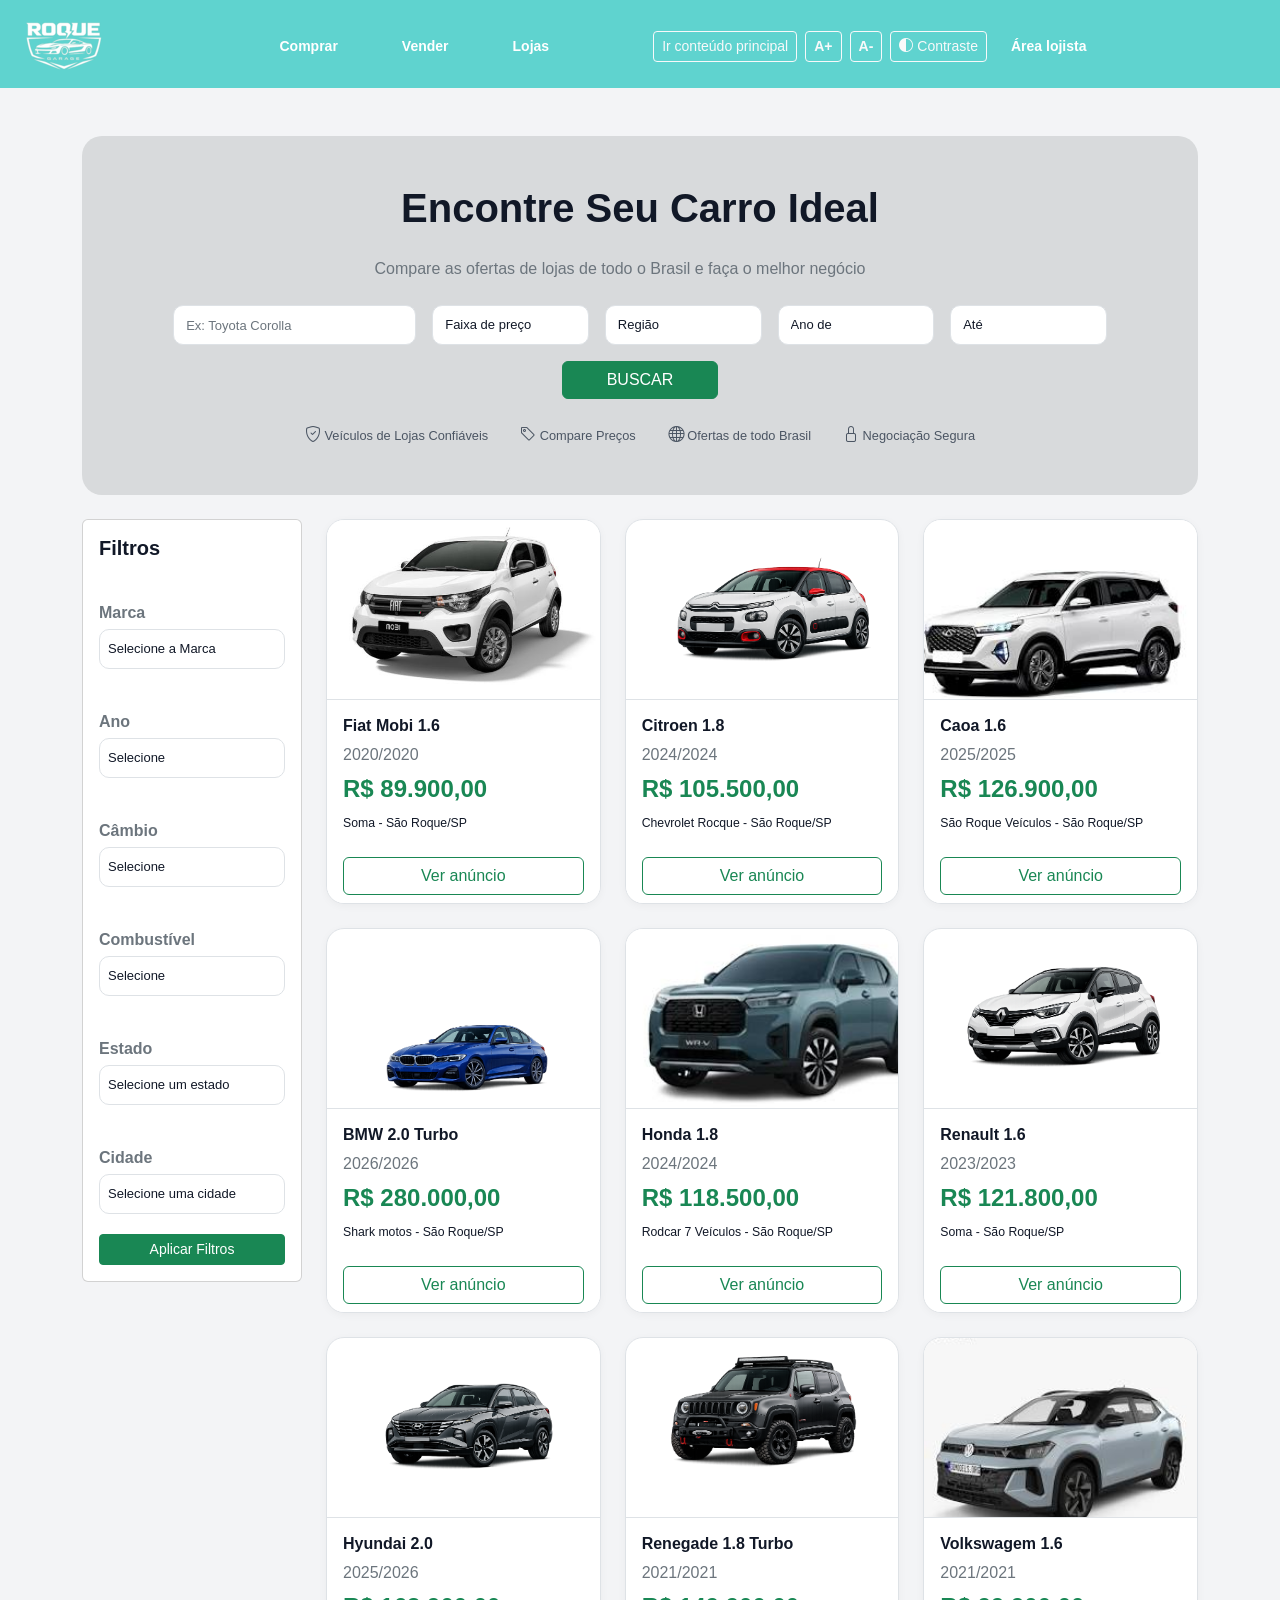
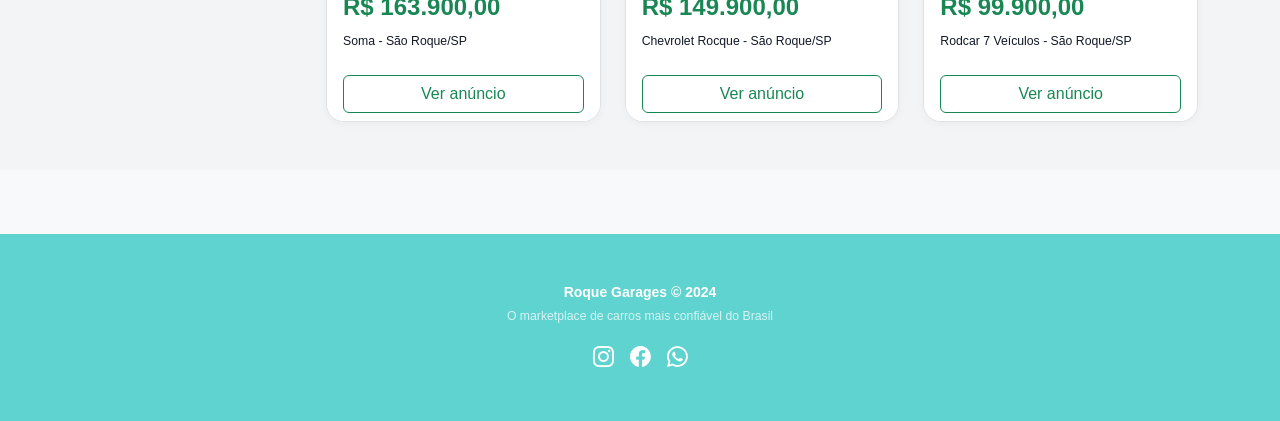
==== commit 630ec69c: "Resolvendo conflito" ====
--- a/index.html
+++ b/index.html
@@ -1,4 +1,3 @@
-
 <!DOCTYPE html>
 <html lang="pt-BR">
 <head>
@@ -19,7 +18,7 @@
     <div class="container-fluid px-4 align-items-center">
 
       <!-- LOGO -->
-      <a class="navbar-brand me-0" href="#">
+      <a class="navbar-brand me-0" href="login.html">
         <img src="./img/logo.png" alt="Logo Roque Garages" class="img-fluid logo-navbar">
       </a>
 
@@ -41,7 +40,7 @@
       <a class="nav-link fw-semibold text-white" href="cadastro.html">Vender</a>
     </li>
     <li class="nav-item">
-      <a class="nav-link fw-semibold text-white" href="sobre.html">Lojas</a>
+      <a class="nav-link fw-semibold text-white" href="cliente.html">Lojas</a>
     </li>
   </ul>
 
@@ -49,7 +48,7 @@
 <div class="d-none d-lg-flex align-items-center gap-2 ms-5 ps-5" role="group" aria-label="Controles de acessibilidade">
   <!-- ===== PULAR PARA CONTEÚDO PRINCIPAL (acessibilidade) ===== -->
     <a
-        href="#conteudo"
+        href="#conteudo-principal"
         class="btn btn-outline-light btn-sm"
         aria-label="Ir para o conteúdo principal"
     >
@@ -65,26 +64,12 @@
   </button>
 </div>
 
-   <hr>
-
-                    <a
-                        href="./cliente.html"
-                        class="d-flex align-items-center text-white gap-2 text-decoration-none fw-semibold ms-4"
-                    >
-
-                  
-                        <span>Área lojista</span>
-
-                    </a>
-
-                </li>
-
-            </ul>
-
-        </div>
-
+      <a href="./cliente.html" class="d-flex align-items-center text-white gap-2 text-decoration-none fw-semibold ms-4">
+         <span>Área lojista</span>
+      </a>
     </div>
-
+  </div>
+</div>
 </header>
 
 
@@ -141,22 +126,22 @@
         </select>
       </div>
       <div class="col-lg-2">
-        <button class="btn btn-success w-100" type="button">BUSCAR</button>
+        <button class="btn btn-success w-100" type="button" aria-label="Buscar veículos">BUSCAR</button>
       </div>
     </div>
 
     <div class="hero-benefits mt-4">
-      <span><i class="bi bi-shield-check"></i> Veículos de Lojas Confiáveis</span>
-      <span><i class="bi bi-tag"></i> Compare Preços</span>
-      <span><i class="bi bi-globe"></i> Ofertas de todo Brasil</span>
-      <span><i class="bi bi-lock"></i> Negociação Segura</span>
+      <span><i class="bi bi-shield-check" aria-hidden="true"></i> Veículos de Lojas Confiáveis</span>
+      <span><i class="bi bi-tag" aria-hidden="true"></i> Compare Preços</span>
+      <span><i class="bi bi-globe" aria-hidden="true"></i> Ofertas de todo Brasil</span>
+      <span><i class="bi bi-lock" aria-hidden="true"></i> Negociação Segura</span>
     </div>
   </div>
 </section>
 
 
 <!-- ========== FILTROS + CARDS ========== -->
-<section class="container my-4">
+<section class="container my-4" id="conteudo" >
   <div class="d-flex gap-4 align-items-start">
 
     <!-- SIDEBAR DE FILTROS (sticky) -->
@@ -164,8 +149,8 @@
       <div class="card p-3">
         <h5 class="fw-semibold mb-3">Filtros</h5>
 
-        <label class="form-label small text-muted mb-1">Marca</label>
-        <select class="form-select form-select-sm mb-3">
+        <label class="form-label small text-muted mb-1" for="filtro-marca">Marca</label>
+        <select id="filtro-marca" class="form-select form-select-sm mb-3">
           <option>Selecione a Marca</option>
           <option>BMW</option>
           <option>BYD</option>
@@ -186,8 +171,8 @@
           <option>Volkswagen</option>
         </select>
 
-        <label class="form-label small text-muted mb-1">Ano</label>
-        <select class="form-select form-select-sm mb-3">
+        <label class="form-label small text-muted mb-1" for="filtro-ano">Ano</label>
+        <select id="filtro-ano" class="form-select form-select-sm mb-3">
           <option>Selecione</option>
           <option>2010</option>
           <option>2011</option>
@@ -208,15 +193,15 @@
           <option>2026</option>
         </select>
 
-        <label class="form-label small text-muted mb-1">Câmbio</label>
-        <select class="form-select form-select-sm mb-3">
+        <label class="form-label small text-muted mb-1" for="filtro-cambio">Câmbio</label>
+        <select id="filtro-cambio" class="form-select form-select-sm mb-3">
           <option>Selecione</option>
           <option>Manual</option>
           <option>Automático</option>
         </select>
 
-        <label class="form-label small text-muted mb-1">Combustível</label>
-        <select class="form-select form-select-sm mb-3">
+        <label class="form-label small text-muted mb-1" for="filtro-combustivel">Combustível</label>
+        <select id="filtro-combustivel" class="form-select form-select-sm mb-3">
           <option>Selecione</option>
           <option>Diesel</option>
           <option>Elétrico</option>
@@ -224,17 +209,17 @@
           <option>Gasolina</option>
         </select>
 
-        <label class="form-label small text-muted mb-1">Estado</label>
+        <label class="form-label small text-muted mb-1" for="estado">Estado</label>
         <select id="estado" class="form-select form-select-sm mb-3">
           <option value="">Selecione um estado</option>
         </select>
 
-        <label class="form-label small text-muted mb-1">Cidade</label>
+        <label class="form-label small text-muted mb-1" for="cidade">Cidade</label>
         <select id="cidade" class="form-select form-select-sm mb-3">
           <option value="">Selecione uma cidade</option>
         </select>
 
-        <button class="btn btn-success btn-sm w-100 mt-1">Aplicar Filtros</button>
+        <button class="btn btn-success btn-sm w-100 mt-1" aria-label="Aplicar filtros de busca">Aplicar Filtros</button>
       </div>
     </aside>
 
@@ -244,14 +229,14 @@
     <div class="flex-grow-1">
       <div class="row row-cols-1 row-cols-md-2 row-cols-xl-3 g-4">
 
-        <div class="col">
+        <div class="col" >
           <article class="card car-card h-100">
             <img src="./img/fiat-mobi-500.jpg" class="card-img-top" alt="Carro fiat mobi 1.6">
             <div class="card-body">
               <h3 class="fs-6 fw-bold">Fiat Mobi 1.6</h3>
               <small class="text-muted">2020/2020</small>
               <h4 class="mt-2 text-success fw-bold">R$ 89.900,00</h4>
-              <small>São Paulo - SP</small>
+              <small> Soma - São Roque/SP</small>
             </div>
             <div class="card-footer bg-white border-0">
               <a href="detalhe.html" class="btn btn-outline-success w-100"
@@ -267,7 +252,7 @@
               <h3 class="fs-6 fw-bold">Citroen 1.8</h3>
               <small class="text-muted">2024/2024</small>
               <h4 class="mt-2 text-success fw-bold">R$ 105.500,00</h4>
-              <small>alfenas - MG</small>
+              <small>Chevrolet Rocque - São Roque/SP</small>
             </div>
             <div class="card-footer bg-white border-0">
              <a href="detalhe.html" class="btn btn-outline-success w-100"
@@ -283,7 +268,7 @@
               <h3 class="fs-6 fw-bold">Caoa 1.6</h3>
               <small class="text-muted">2025/2025</small>
               <h4 class="mt-2 text-success fw-bold">R$ 126.900,00</h4>
-              <small>São Paulo - SP</small>
+              <small>São Roque Veículos - São Roque/SP</small>
             </div>
             <div class="card-footer bg-white border-0">
               <a href="detalhe.html" class="btn btn-outline-success w-100"
@@ -299,7 +284,7 @@
               <h3 class="fs-6 fw-bold">BMW 2.0 Turbo</h3>
               <small class="text-muted">2026/2026</small>
               <h4 class="mt-2 text-success fw-bold">R$ 280.000,00</h4>
-              <small>São Roque - SP</small>
+              <small>Shark motos - São Roque/SP</small>
             </div>
             <div class="card-footer bg-white border-0">
               <a href="detalhe.html" class="btn btn-outline-success w-100"
@@ -315,7 +300,7 @@
               <h3 class="fs-6 fw-bold">Honda 1.8</h3>
               <small class="text-muted">2024/2024</small>
               <h4 class="mt-2 text-success fw-bold">R$ 118.500,00</h4>
-              <small>Belo Horizonte - MG</small>
+              <small>Rodcar 7 Veículos - São Roque/SP</small>
             </div>
             <div class="card-footer bg-white border-0">
               <a href="detalhe.html" class="btn btn-outline-success w-100"
@@ -331,7 +316,7 @@
               <h3 class="fs-6 fw-bold">Renault 1.6</h3>
               <small class="text-muted">2023/2023</small>
               <h4 class="mt-2 text-success fw-bold">R$ 121.800,00</h4>
-              <small>São Paulo - SP</small>
+              <small>Soma - São Roque/SP</small>
             </div>
             <div class="card-footer bg-white border-0">
               <a href="detalhe.html" class="btn btn-outline-success w-100"
@@ -347,7 +332,7 @@
               <h3 class="fs-6 fw-bold">Hyundai 2.0</h3>
               <small class="text-muted">2025/2026</small>
               <h4 class="mt-2 text-success fw-bold">R$ 163.900,00</h4>
-              <small>São Roque - SP</small>
+              <small>Soma - São Roque/SP</small>
             </div>
             <div class="card-footer bg-white border-0">
               <a href="detalhe.html" class="btn btn-outline-success w-100"
@@ -363,7 +348,7 @@
               <h3 class="fs-6 fw-bold">Renegade 1.8 Turbo</h3>
               <small class="text-muted">2021/2021</small>
               <h4 class="mt-2 text-success fw-bold">R$ 149.900,00</h4>
-              <small>São Paulo - SP</small>
+              <small>Chevrolet Rocque - São Roque/SP</small>
             </div>
             <div class="card-footer bg-white border-0">
              <a href="detalhe.html" class="btn btn-outline-success w-100"
@@ -379,7 +364,7 @@
               <h3 class="fs-6 fw-bold">Volkswagem 1.6</h3>
               <small class="text-muted">2021/2021</small>
               <h4 class="mt-2 text-success fw-bold">R$ 99.900,00</h4>
-              <small>São Roque - SP</small>
+              <small>Rodcar 7 Veículos - São Roque/SP</small>
             </div>
             <div class="card-footer bg-white border-0">
             <a href="detalhe.html" class="btn btn-outline-success w-100"
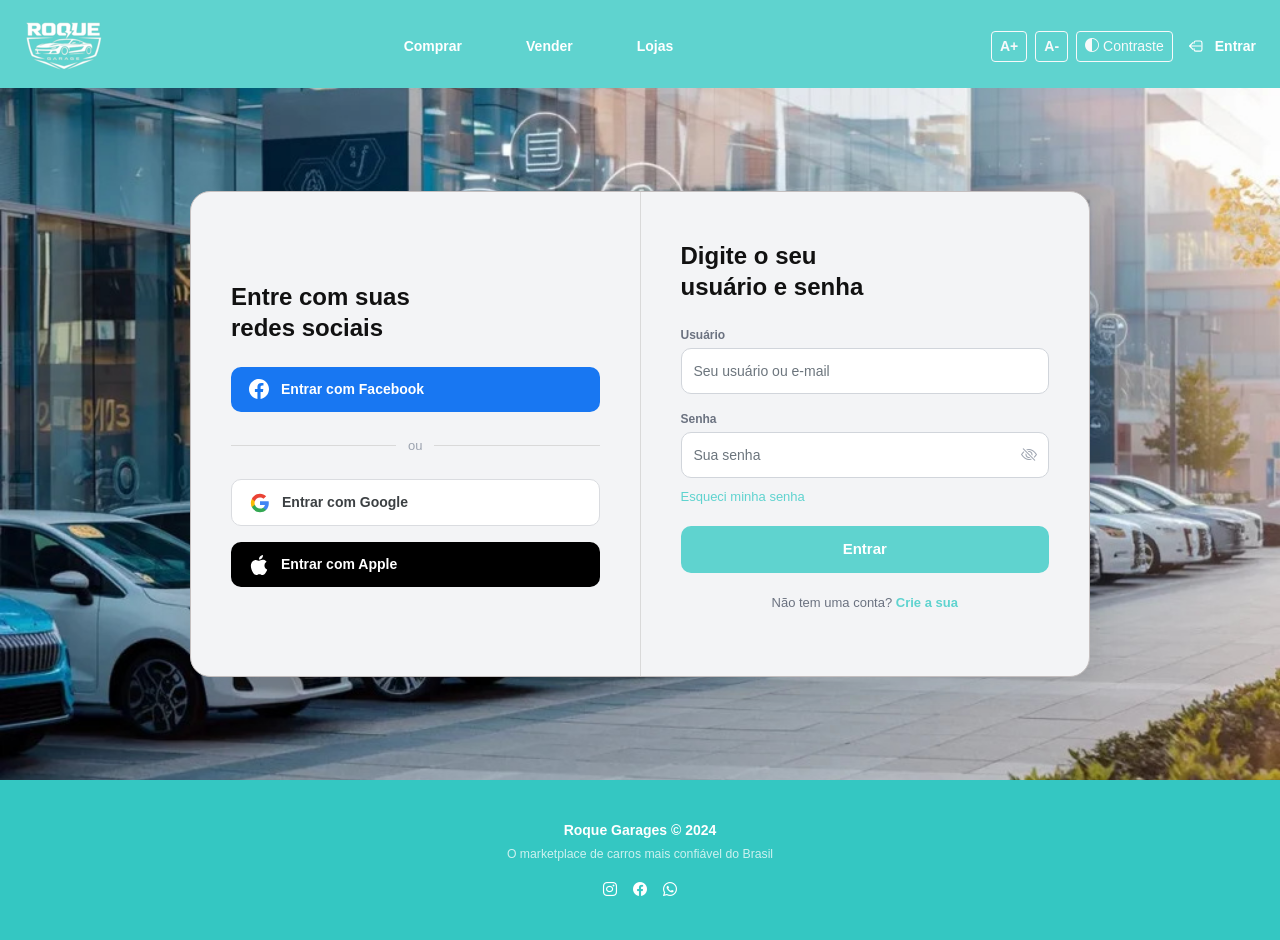
==== commit 5e77e746: "ajustes na página detalhes.html" ====
--- a/index.html
+++ b/index.html
@@ -1,40 +1,38 @@
 <!DOCTYPE html>
-<html lang="pt-BR">
+<html lang="pt-br">
 <head>
   <meta charset="UTF-8">
   <meta name="viewport" content="width=device-width, initial-scale=1.0">
+  <title>Login – Roque Garages</title>
   <link rel="stylesheet" href="dist/css/bootstrap.min.css">
   <link rel="stylesheet" href="https://cdn.jsdelivr.net/npm/bootstrap-icons@1.11.3/font/bootstrap-icons.min.css">
   <link rel="stylesheet" href="style.css">
-  <title>Comprar Veículos – Roque Garage</title>
+ 
 </head>
-<body class="marketplace-page">
-
-
-
-<!--  HEADER -->
+<body class="login-page">
+
+<!--HEADER -->
 <header>
   <nav class="navbar navbar-expand-lg py-3" aria-label="Menu principal">
     <div class="container-fluid px-4 align-items-center">
 
       <!-- LOGO -->
-      <a class="navbar-brand me-0" href="login.html">
+      <a class="navbar-brand me-0" href="index.html">
         <img src="./img/logo.png" alt="Logo Roque Garages" class="img-fluid logo-navbar">
       </a>
 
       <!-- BOTÃO MOBILE -->
       <button class="navbar-toggler border-0 shadow-none d-lg-none" type="button"
-              data-bs-toggle="offcanvas"
-              data-bs-target="#menuMobile"
-              aria-controls="menuMobile">
+              data-bs-toggle="offcanvas" data-bs-target="#menuMobile" aria-controls="menuMobile" aria-expanded="false"
+  aria-label="Abrir menu">
         <span class="navbar-toggler-icon"></span>
       </button>
-
+      
 <!-- MENU DESKTOP -->
 <div class="d-none d-lg-flex flex-grow-1 justify-content-center">
   <ul class="navbar-nav gap-5">
     <li class="nav-item">
-      <a class="nav-link fw-semibold text-white" href="index.html">Comprar</a>
+      <a class="nav-link fw-semibold text-white" href=".index.html">Comprar</a>
     </li>
     <li class="nav-item">
       <a class="nav-link fw-semibold text-white" href="cadastro.html">Vender</a>
@@ -43,351 +41,161 @@
       <a class="nav-link fw-semibold text-white" href="cliente.html">Lojas</a>
     </li>
   </ul>
-
-<!-- ACESSIBILIDADE -->
-<div class="d-none d-lg-flex align-items-center gap-2 ms-5 ps-5" role="group" aria-label="Controles de acessibilidade">
-  <!-- ===== PULAR PARA CONTEÚDO PRINCIPAL (acessibilidade) ===== -->
-    <a
-        href="#conteudo-principal"
-        class="btn btn-outline-light btn-sm"
-        aria-label="Ir para o conteúdo principal"
-    >
-        Ir conteúdo principal
-    </a>
-  <button id="aumentarFonte" class="btn btn-outline-light btn-sm fw-semibold"
-          type="button" aria-label="Aumentar tamanho da fonte">A+</button>
-  <button id="diminuirFonte" class="btn btn-outline-light btn-sm fw-semibold"
-          type="button" aria-label="Diminuir tamanho da fonte">A-</button>
-  <button id="contrasteNavbar" class="btn btn-outline-light btn-sm d-flex align-items-center gap-1"
-          type="button" aria-pressed="false" aria-label="Ativar alto contraste">
-    <i class="bi bi-circle-half" aria-hidden="true"></i> Contraste
-  </button>
 </div>
 
-      <a href="./cliente.html" class="d-flex align-items-center text-white gap-2 text-decoration-none fw-semibold ms-4">
-         <span>Área lojista</span>
-      </a>
+      <!-- ACESSIBILIDADE -->
+      <div class="d-none d-lg-flex align-items-center gap-2 mx-3" role="group" aria-label="Controles de acessibilidade">
+        <button id="aumentarFonte" class="btn btn-outline-light btn-sm fw-semibold"
+                type="button" aria-label="Aumentar tamanho da fonte">A+</button>
+        <button id="diminuirFonte" class="btn btn-outline-light btn-sm fw-semibold"
+                type="button" aria-label="Diminuir tamanho da fonte">A-</button>
+        <button id="contrasteNavbar" class="btn btn-outline-light btn-sm d-flex align-items-center gap-1"
+                type="button" aria-pressed="false" aria-label="Ativar alto contraste">
+          <i class="bi bi-circle-half" aria-hidden="true"></i> Contraste
+        </button>
+      </div>
+
+      <!-- ENTRAR -->
+      <div class="d-none d-lg-flex">
+        <a href="login.html" class="d-flex align-items-center gap-2 text-decoration-none text-white fw-semibold">
+          <svg xmlns="http://www.w3.org/2000/svg" width="18" height="18" fill="currentColor" class="bi bi-box-arrow-right" viewBox="0 0 16 16" aria-hidden="true">
+            <path fill-rule="evenodd" d="M6 3a2 2 0 0 0-2 2v1h1V5a1 1 0 0 1 1-1h4a1 1 0 0 1 1 1v6a1 1 0 0 1-1 1H6a1 1 0 0 1-1-1v-1H4v1a2 2 0 0 0 2 2h4a2 2 0 0 0 2-2V5a2 2 0 0 0-2-2H6z"/>
+            <path fill-rule="evenodd" d="M.146 8.354a.5.5 0 0 1 0-.708l3-3a.5.5 0 1 1 .708.708L1.707 7.5H10.5a.5.5 0 0 1 0 1H1.707l2.147 2.146a.5.5 0 0 1-.708.708l-3-3z"/>
+          </svg>
+          <span>Entrar</span>
+        </a>
+      </div>
+    </div>
+  </nav>
+
+  <!-- OFFCANVAS MOBILE -->
+  <div class="offcanvas offcanvas-end" tabindex="-1" id="menuMobile">
+    <div class="offcanvas-header">
+      <h5 class="offcanvas-title">Menu</h5>
+      <button type="button" class="btn-close shadow-none" data-bs-dismiss="offcanvas" aria-label="Fechar"></button>
+    </div>
+    <div class="offcanvas-body">
+      <ul class="navbar-nav gap-3">
+        <li class="nav-item"><a class="nav-link fw-semibold" href="index.html">Comprar</a></li>
+        <li class="nav-item"><a class="nav-link fw-semibold" href="cadastro.html">Vender</a></li>
+        <li class="nav-item"><a class="nav-link fw-semibold" href="sobre.html">Lojas</a></li>
+        <li class="nav-item mt-3 d-flex gap-2" role="group" aria-label="Controles de acessibilidade">
+          <button id="aumentarFonteMobile" class="btn btn-outline-secondary btn-sm" aria-label="Aumentar fonte">A+</button>
+          <button id="diminuirFonteMobile" class="btn btn-outline-secondary btn-sm" aria-label="Diminuir fonte">A-</button>
+          <button id="contrasteMobile" class="btn btn-outline-secondary btn-sm" aria-pressed="false">Contraste</button>
+        </li>
+      </ul>
     </div>
   </div>
-</div>
 </header>
 
-
-<main id="#conteudo">
-<!-- ========== HERO / BUSCA ========== -->
-<section class="container my-4" id="conteudo-principal" aria-label="Busca de veículos">
-  <div class="hero-box text-center">
-    <h1 class="fw-bold mb-2">Encontre Seu Carro Ideal</h1>
-    <p class="text-muted mb-4 text-center">Compare as ofertas de lojas de todo o Brasil e faça o melhor negócio</p>
-
-    <div class="row g-3 justify-content-center">
-      <div class="col-lg-3">
-        <label for="marca" class="visually-hidden">Marca ou modelo</label>
-        <input type="text" id="marca" class="form-control" placeholder="Ex: Toyota Corolla" aria-label="Marca ou modelo">
-      </div>
-      <div class="col-lg-2">
-        <select class="form-select" aria-label="Faixa de preço">
-          <option selected>Faixa de preço</option>
-          <option>Até R$50.000</option>
-          <option>Até R$100.000</option>
-          <option>Até R$150.000</option>
-        </select>
-      </div>
-      <div class="col-lg-2">
-        <select class="form-select" aria-label="Região">
-          <option selected>Região</option>
-          <option>São Paulo</option>
-          <option>Rio de Janeiro</option>
-          <option>Minas Gerais</option>
-        </select>
-      </div>
-      <div class="col-lg-2">
-        <select class="form-select" aria-label="Ano inicial">
-          <option>Ano de</option>
-          <option>2018</option>
-          <option>2019</option>
-          <option>2020</option>
-          <option>2021</option>
-          <option>2022</option>
-          <option>2023</option>
-          <option>2024</option>
-        </select>
-      </div>
-      <div class="col-lg-2">
-        <select class="form-select" aria-label="Ano final">
-          <option>Até</option>
-          <option>2019</option>
-          <option>2020</option>
-          <option>2021</option>
-          <option>2022</option>
-          <option>2023</option>
-          <option>2024</option>
-          <option>2025</option>
-        </select>
-      </div>
-      <div class="col-lg-2">
-        <button class="btn btn-success w-100" type="button" aria-label="Buscar veículos">BUSCAR</button>
-      </div>
-    </div>
-
-    <div class="hero-benefits mt-4">
-      <span><i class="bi bi-shield-check" aria-hidden="true"></i> Veículos de Lojas Confiáveis</span>
-      <span><i class="bi bi-tag" aria-hidden="true"></i> Compare Preços</span>
-      <span><i class="bi bi-globe" aria-hidden="true"></i> Ofertas de todo Brasil</span>
-      <span><i class="bi bi-lock" aria-hidden="true"></i> Negociação Segura</span>
-    </div>
+<!-- ========== CONTEÚDO ========== -->
+<main class="login-hero" id="loginForm-region" aria-label="Área de login">
+
+  <div class="login-card" role="region" aria-label="Formulário de acesso">
+
+    <!-- COLUNA ESQUERDA: Redes Sociais -->
+    <div class="login-social-col">
+      <h2>Entre com suas<br>redes sociais</h2>
+
+      <a href="#" class="btn-social btn-facebook"  aria-label="Entrar com Facebook" role="button">
+        <svg width="20" height="20" viewBox="0 0 24 24" fill="white" aria-hidden="true">
+          <path d="M24 12.073C24 5.405 18.627 0 12 0S0 5.405 0 12.073C0 18.1 4.388 23.094 10.125 24v-8.437H7.078v-3.49h3.047V9.41c0-3.025 1.792-4.697 4.533-4.697 1.312 0 2.686.235 2.686.235v2.97h-1.514c-1.491 0-1.956.93-1.956 1.886v2.268h3.328l-.532 3.49h-2.796V24C19.612 23.094 24 18.1 24 12.073z"/>
+        </svg>
+        Entrar com Facebook
+      </a>
+
+      <div class="login-divider">ou</div>
+
+      <a href="#" class="btn-social btn-google"  aria-label="Entrar com Google" role="button"
+         aria-label="Entrar com Google">
+        <svg width="20" height="20" viewBox="0 0 24 24" aria-hidden="true">
+          <path fill="#4285F4" d="M22.56 12.25c0-.78-.07-1.53-.2-2.25H12v4.26h5.92c-.26 1.37-1.04 2.53-2.21 3.31v2.77h3.57c2.08-1.92 3.28-4.74 3.28-8.09z"/>
+          <path fill="#34A853" d="M12 23c2.97 0 5.46-.98 7.28-2.66l-3.57-2.77c-.98.66-2.23 1.06-3.71 1.06-2.86 0-5.29-1.93-6.16-4.53H2.18v2.84C3.99 20.53 7.7 23 12 23z"/>
+          <path fill="#FBBC05" d="M5.84 14.09c-.22-.66-.35-1.36-.35-2.09s.13-1.43.35-2.09V7.07H2.18C1.43 8.55 1 10.22 1 12s.43 3.45 1.18 4.93l2.85-2.22.81-.62z"/>
+          <path fill="#EA4335" d="M12 5.38c1.62 0 3.06.56 4.21 1.64l3.15-3.15C17.45 2.09 14.97 1 12 1 7.7 1 3.99 3.47 2.18 7.07l3.66 2.84c.87-2.6 3.3-4.53 6.16-4.53z"/>
+        </svg>
+        Entrar com Google
+      </a>
+
+      <a href="#" class="btn-social btn-apple"  aria-label="Entrar com Apple" role="button"
+         aria-label="Entrar com Apple">
+        <svg width="20" height="20" viewBox="0 0 24 24" fill="white" aria-hidden="true">
+          <path d="M12.152 6.896c-.948 0-2.415-1.078-3.96-1.04-2.04.027-3.91 1.183-4.961 3.014-2.117 3.675-.546 9.103 1.519 12.09 1.013 1.454 2.208 3.09 3.792 3.039 1.52-.065 2.09-.987 3.935-.987 1.831 0 2.35.987 3.96.948 1.637-.026 2.676-1.48 3.676-2.948 1.156-1.688 1.636-3.325 1.662-3.415-.039-.013-3.182-1.221-3.22-4.857-.026-3.04 2.48-4.494 2.597-4.559-1.429-2.09-3.623-2.324-4.39-2.376-2-.156-3.675 1.09-4.61 1.09zM15.53 3.83c.843-1.012 1.4-2.427 1.245-3.83-1.207.052-2.662.805-3.532 1.818-.78.896-1.454 2.338-1.273 3.714 1.338.104 2.715-.688 3.559-1.701"/>
+        </svg>
+        Entrar com Apple
+      </a>
+    </div>
+
+    <!-- COLUNA DIREITA: E-mail e Senha -->
+    <div class="login-form-col">
+      <h2 id="titulo-login">Digite o seu<br>usuário e senha</h2>
+
+      <form
+        id="loginForm"
+        novalidate
+        aria-labelledby="titulo-login"
+        aria-describedby="login-descricao">
+        <p id="login-descricao" class="visually-hidden">Formulário de login com usuário e senha</p>
+
+        <div class="mb-3">
+          <label class="form-label" for="usuario">Usuário</label>
+                  <input
+                    type="text"
+                    id="usuario"
+                    class="form-control"
+                    placeholder="Seu usuário ou e-mail"
+                    autocomplete="username"
+                    inputmode="email"
+                    required
+                    aria-required="true">
+                                  
+        </div>
+
+        <div class="mb-2">
+          <label class="form-label" for="senha">Senha</label>
+          <div class="input-pw-wrap">
+                <input
+                  type="password"
+                  id="senha"
+                  class="form-control"
+                  placeholder="Sua senha"
+                  autocomplete="current-password"
+                  required
+                  aria-required="true">
+            <button type="button" class="toggle-pw"
+                    aria-label="Mostrar senha" aria-pressed="false"
+                    id="toggleSenha">
+              <i class="bi bi-eye-slash" aria-hidden="true"></i>
+            </button>
+          </div>
+        </div>
+
+        <a href="#" class="forgot-link">Esqueci minha senha</a>
+
+        <button type="submit" class="btn-entrar">
+          Entrar
+        </button>
+
+        <p id="erro-login" class="text-danger mt-2 small"
+           aria-live="assertive"  aria-atomic="true" role="alert" tabindex="-1"></p>
+
+        <p class="login-register">
+          Não tem uma conta? <a href="#">Crie a sua</a>
+        </p>
+      </form>
+    </div>
+
   </div>
-</section>
-
-
-<!-- ========== FILTROS + CARDS ========== -->
-<section class="container my-4" id="conteudo" >
-  <div class="d-flex gap-4 align-items-start">
-
-    <!-- SIDEBAR DE FILTROS (sticky) -->
-    <aside style="width: 220px; flex-shrink: 0; position: sticky; top: 16px; align-self: flex-start;" aria-label="Filtros de busca">
-      <div class="card p-3">
-        <h5 class="fw-semibold mb-3">Filtros</h5>
-
-        <label class="form-label small text-muted mb-1" for="filtro-marca">Marca</label>
-        <select id="filtro-marca" class="form-select form-select-sm mb-3">
-          <option>Selecione a Marca</option>
-          <option>BMW</option>
-          <option>BYD</option>
-          <option>Caoa Chery</option>
-          <option>Chevrolet</option>
-          <option>Citroën</option>
-          <option>Fiat</option>
-          <option>Honda</option>
-          <option>Hyundai</option>
-          <option>Jeep</option>
-          <option>Kia</option>
-          <option>Mercedes-Benz</option>
-          <option>Mitsubishi</option>
-          <option>Nissan</option>
-          <option>Peugeot</option>
-          <option>Renault</option>
-          <option>Toyota</option>
-          <option>Volkswagen</option>
-        </select>
-
-        <label class="form-label small text-muted mb-1" for="filtro-ano">Ano</label>
-        <select id="filtro-ano" class="form-select form-select-sm mb-3">
-          <option>Selecione</option>
-          <option>2010</option>
-          <option>2011</option>
-          <option>2012</option>
-          <option>2013</option>
-          <option>2014</option>
-          <option>2015</option>
-          <option>2016</option>
-          <option>2017</option>
-          <option>2018</option>
-          <option>2019</option>
-          <option>2020</option>
-          <option>2021</option>
-          <option>2022</option>
-          <option>2023</option>
-          <option>2024</option>
-          <option>2025</option>
-          <option>2026</option>
-        </select>
-
-        <label class="form-label small text-muted mb-1" for="filtro-cambio">Câmbio</label>
-        <select id="filtro-cambio" class="form-select form-select-sm mb-3">
-          <option>Selecione</option>
-          <option>Manual</option>
-          <option>Automático</option>
-        </select>
-
-        <label class="form-label small text-muted mb-1" for="filtro-combustivel">Combustível</label>
-        <select id="filtro-combustivel" class="form-select form-select-sm mb-3">
-          <option>Selecione</option>
-          <option>Diesel</option>
-          <option>Elétrico</option>
-          <option>Flex</option>
-          <option>Gasolina</option>
-        </select>
-
-        <label class="form-label small text-muted mb-1" for="estado">Estado</label>
-        <select id="estado" class="form-select form-select-sm mb-3">
-          <option value="">Selecione um estado</option>
-        </select>
-
-        <label class="form-label small text-muted mb-1" for="cidade">Cidade</label>
-        <select id="cidade" class="form-select form-select-sm mb-3">
-          <option value="">Selecione uma cidade</option>
-        </select>
-
-        <button class="btn btn-success btn-sm w-100 mt-1" aria-label="Aplicar filtros de busca">Aplicar Filtros</button>
-      </div>
-    </aside>
-
-    <!-- Anúncio de resultados para leitores de tela -->
-    <div id="resultado-filtros" aria-live="polite" class="visually-hidden"></div>
-    <!-- GRID DE CARDS (3 por linha) -->
-    <div class="flex-grow-1">
-      <div class="row row-cols-1 row-cols-md-2 row-cols-xl-3 g-4">
-
-        <div class="col" >
-          <article class="card car-card h-100">
-            <img src="./img/fiat-mobi-500.jpg" class="card-img-top" alt="Carro fiat mobi 1.6">
-            <div class="card-body">
-              <h3 class="fs-6 fw-bold">Fiat Mobi 1.6</h3>
-              <small class="text-muted">2020/2020</small>
-              <h4 class="mt-2 text-success fw-bold">R$ 89.900,00</h4>
-              <small> Soma - São Roque/SP</small>
-            </div>
-            <div class="card-footer bg-white border-0">
-              <a href="detalhe.html" class="btn btn-outline-success w-100"
-             aria-label="Ver anúncio: Fiat Mobi 1.6, 2020/2020, R$ 89.900,00, São Paulo - SP">Ver anúncio</a>
-            </div>
-          </article>
-        </div>
-
-        <div class="col">
-          <article class="card car-card h-100">
-            <img src="./img/citroen.png" class="card-img-top" alt="ciroen 1.8">
-            <div class="card-body">
-              <h3 class="fs-6 fw-bold">Citroen 1.8</h3>
-              <small class="text-muted">2024/2024</small>
-              <h4 class="mt-2 text-success fw-bold">R$ 105.500,00</h4>
-              <small>Chevrolet Rocque - São Roque/SP</small>
-            </div>
-            <div class="card-footer bg-white border-0">
-             <a href="detalhe.html" class="btn btn-outline-success w-100"
-             aria-label="Ver anúncio: Citroen 1.8, 2024/2024, R$ 105.500,00, alfenas - MG">Ver anúncio</a>
-            </div>
-          </article>
-        </div>
-
-        <div class="col">
-          <article class="card car-card h-100">
-            <img src="./img/caoa.jpg" class="card-img-top" alt="carro caoa cherry ">
-            <div class="card-body">
-              <h3 class="fs-6 fw-bold">Caoa 1.6</h3>
-              <small class="text-muted">2025/2025</small>
-              <h4 class="mt-2 text-success fw-bold">R$ 126.900,00</h4>
-              <small>São Roque Veículos - São Roque/SP</small>
-            </div>
-            <div class="card-footer bg-white border-0">
-              <a href="detalhe.html" class="btn btn-outline-success w-100"
-             aria-label="Ver anúncio: Caoa 1.6, 2025/2025, R$ 126.900,00, São Paulo - SP">Ver anúncio</a>
-            </div>
-          </article>
-        </div>
-
-        <div class="col">
-          <article class="card car-card h-100">
-            <img src="./img/bmw.png" class="card-img-top" alt="Carro BMW 2.0 Turbo">
-            <div class="card-body">
-              <h3 class="fs-6 fw-bold">BMW 2.0 Turbo</h3>
-              <small class="text-muted">2026/2026</small>
-              <h4 class="mt-2 text-success fw-bold">R$ 280.000,00</h4>
-              <small>Shark motos - São Roque/SP</small>
-            </div>
-            <div class="card-footer bg-white border-0">
-              <a href="detalhe.html" class="btn btn-outline-success w-100"
-             aria-label="Ver anúncio: BMW 2.0 Turbo, 2026/2026, R$ 280.000,00, São Roque - SP">Ver anúncio</a>
-            </div>
-          </article>
-        </div>
-
-        <div class="col">
-          <article class="card car-card h-100">
-            <img src="./img/honda.jpg" class="card-img-top" alt="Carro honda">
-            <div class="card-body">
-              <h3 class="fs-6 fw-bold">Honda 1.8</h3>
-              <small class="text-muted">2024/2024</small>
-              <h4 class="mt-2 text-success fw-bold">R$ 118.500,00</h4>
-              <small>Rodcar 7 Veículos - São Roque/SP</small>
-            </div>
-            <div class="card-footer bg-white border-0">
-              <a href="detalhe.html" class="btn btn-outline-success w-100"
-             aria-label="Ver anúncio: Honda 1.8, 2024/2024, R$ 118.500,00, Belo Horizonte - MG">Ver anúncio</a>
-            </div>
-          </article>
-        </div>
-
-        <div class="col">
-          <article class="card car-card h-100">
-            <img src="./img/renault.png" class="card-img-top" alt="Carro renault ">
-            <div class="card-body">
-              <h3 class="fs-6 fw-bold">Renault 1.6</h3>
-              <small class="text-muted">2023/2023</small>
-              <h4 class="mt-2 text-success fw-bold">R$ 121.800,00</h4>
-              <small>Soma - São Roque/SP</small>
-            </div>
-            <div class="card-footer bg-white border-0">
-              <a href="detalhe.html" class="btn btn-outline-success w-100"
-             aria-label="Ver anúncio: Renault 1.6, 2023/2023, R$ 121.800,00, São Paulo - SP">Ver anúncio</a>
-            </div>
-          </article>
-        </div>
-
-        <div class="col">
-          <article class="card car-card h-100">
-            <img src="./img/hyundai.png" class="card-img-top" alt="Hyundai">
-            <div class="card-body">
-              <h3 class="fs-6 fw-bold">Hyundai 2.0</h3>
-              <small class="text-muted">2025/2026</small>
-              <h4 class="mt-2 text-success fw-bold">R$ 163.900,00</h4>
-              <small>Soma - São Roque/SP</small>
-            </div>
-            <div class="card-footer bg-white border-0">
-              <a href="detalhe.html" class="btn btn-outline-success w-100"
-             aria-label="Ver anúncio: Hyundai 2.0, 2025/2026, R$ 163.900,00, São Roque - SP">Ver anúncio</a>
-            </div>
-          </article>
-        </div>
-
-        <div class="col">
-          <article class="card car-card h-100">
-            <img src="./img/renegade.png" class="card-img-top" alt="Renegade 1.8 Turbo">
-            <div class="card-body">
-              <h3 class="fs-6 fw-bold">Renegade 1.8 Turbo</h3>
-              <small class="text-muted">2021/2021</small>
-              <h4 class="mt-2 text-success fw-bold">R$ 149.900,00</h4>
-              <small>Chevrolet Rocque - São Roque/SP</small>
-            </div>
-            <div class="card-footer bg-white border-0">
-             <a href="detalhe.html" class="btn btn-outline-success w-100"
-             aria-label="Ver anúncio: Renegade 1.8 Turbo, 2021/2021, R$ 149.900,00, São Paulo - SP">Ver anúncio</a>
-            </div>
-          </article>
-        </div>
-
-        <div class="col">
-          <article class="card car-card h-100">
-            <img src="./img/volkswagen.jpg" class="card-img-top" alt="carro Volkswagem 1.6">
-            <div class="card-body">
-              <h3 class="fs-6 fw-bold">Volkswagem 1.6</h3>
-              <small class="text-muted">2021/2021</small>
-              <h4 class="mt-2 text-success fw-bold">R$ 99.900,00</h4>
-              <small>Rodcar 7 Veículos - São Roque/SP</small>
-            </div>
-            <div class="card-footer bg-white border-0">
-            <a href="detalhe.html" class="btn btn-outline-success w-100"
-             aria-label="Ver anúncio: Volkswagem 1.6, 2021/2021, R$ 99.900,00, São Roque - SP">Ver anúncio</a>
-            </div>
-          </article>
-        </div>
-
-      </div>
-    </div>
-
-  </div>
-</section>
-
 
 </main>
-<!--  FOOTER  -->
-<footer class="marketplace-footer text-center">
+
+<footer class="marketplace-login-footer text-center">
   <div class="container">
     <p class="mb-1 fw-semibold">Roque Garages &copy; 2024</p>
     <p class="mb-3 small opacity-75">O marketplace de carros mais confiável do Brasil</p>
     <div class="d-flex justify-content-center gap-3">
-         <a href="#" class="text-white" aria-label="Instagram">
+      <a href="#" class="text-white" aria-label="Instagram">
         <i class="bi bi-instagram" aria-hidden="true"></i>
       </a>
 
@@ -398,13 +206,12 @@
       <a href="#" class="text-white" aria-label="WhatsApp">
         <i class="bi bi-whatsapp" aria-hidden="true"></i>
       </a>
-
     </div>
   </div>
 </footer>
 
 <script src="dist/js/bootstrap.bundle.min.js"></script>
-<script src="./javascript/index.js"></script>
+<script src="./javascript/login.js"></script>
 <script src="./javascript/acessibilidade.js"></script>
 </body>
 </html>
